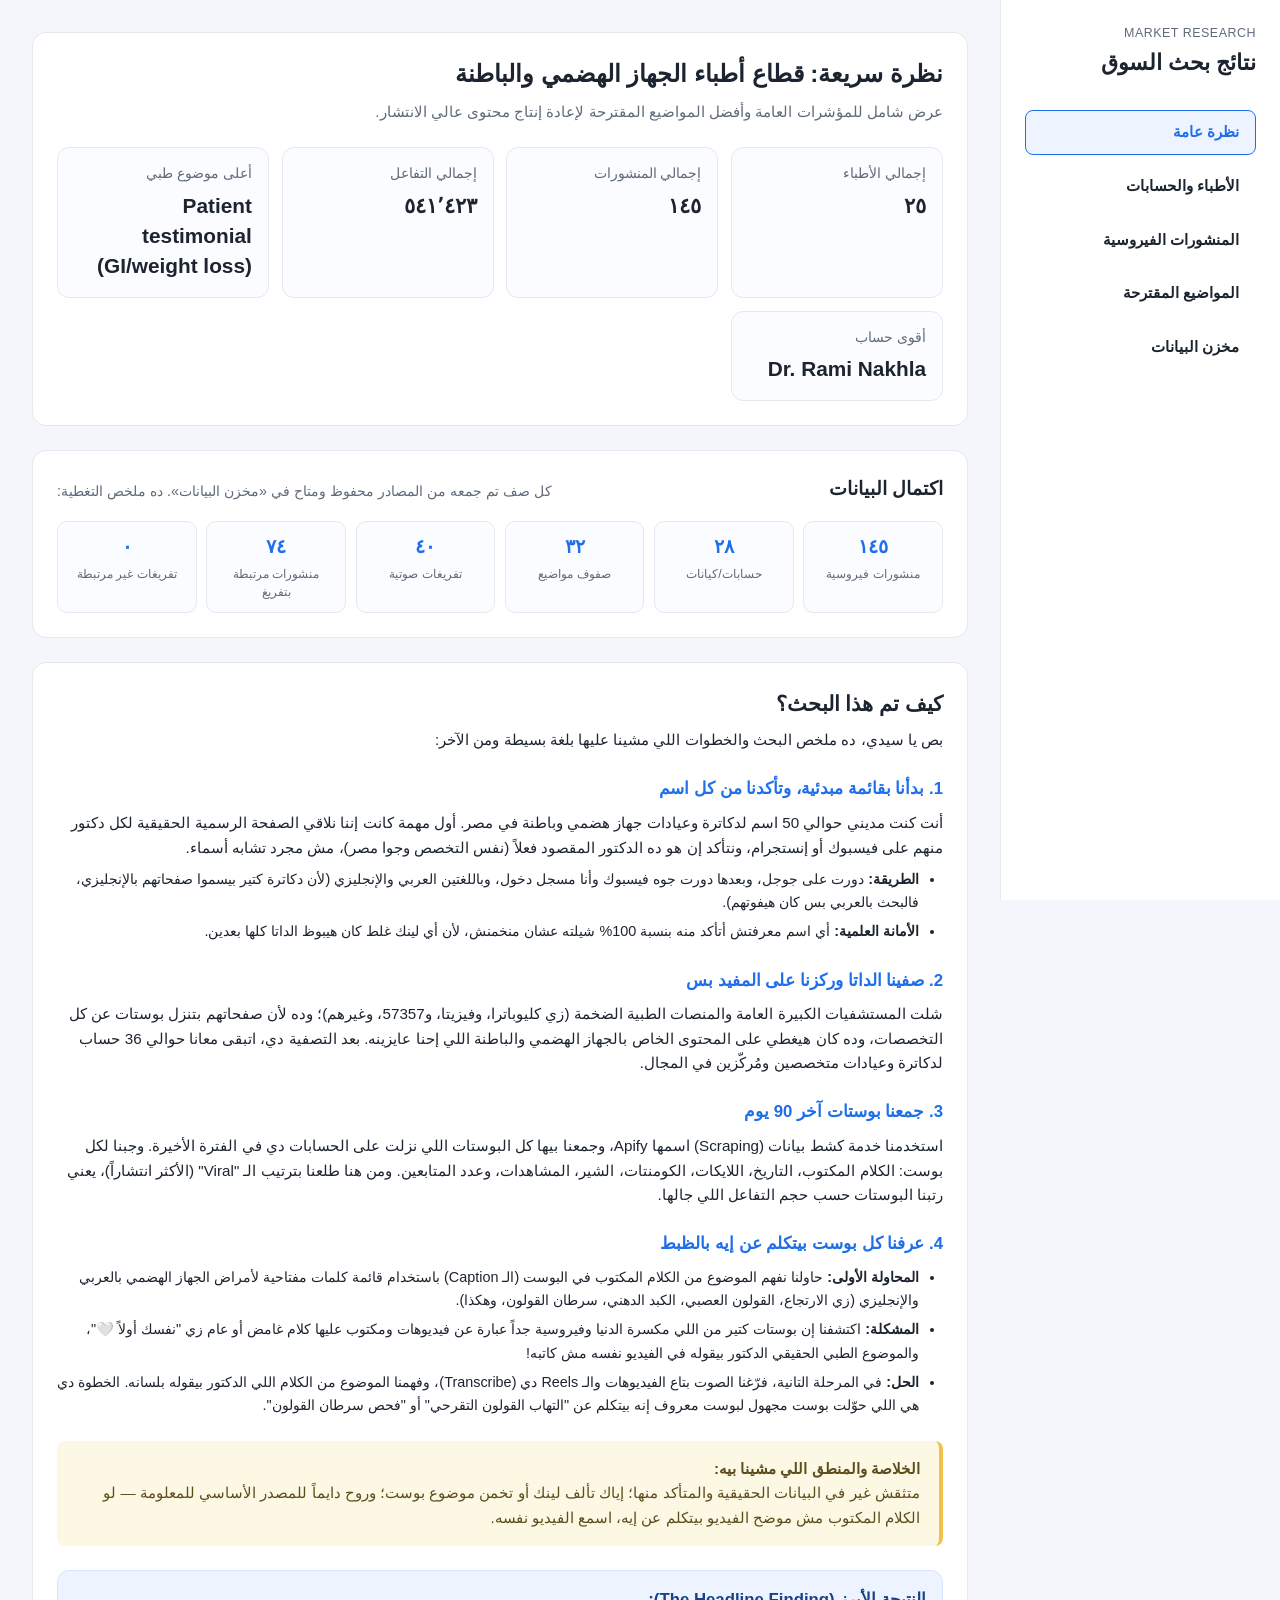
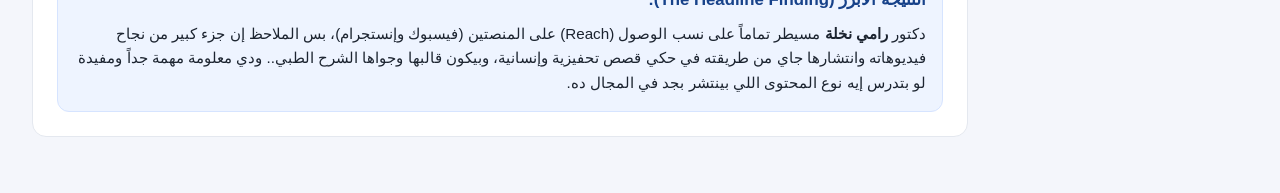
==== index.html @ fe324b3a "Add gastro market-research site with full data layer Mobile-first RTL static site (index.html/styles" ====
<!doctype html>
<html lang="ar" dir="rtl">
  <head>
    <meta charset="UTF-8" />
    <meta name="viewport" content="width=device-width, initial-scale=1.0" />
    <title>نتائج بحث السوق - الجهاز الهضمي</title>
    <link rel="stylesheet" href="styles.css" />
  </head>
  <body>
    <div class="mobile-header">
      <button class="menu-toggle" id="menuToggle" aria-label="فتح القائمة">
        <svg viewBox="0 0 24 24" width="24" height="24" stroke="currentColor" stroke-width="2" fill="none" stroke-linecap="round" stroke-linejoin="round"><line x1="3" y1="12" x2="21" y2="12"></line><line x1="3" y1="6" x2="21" y2="6"></line><line x1="3" y1="18" x2="21" y2="18"></line></svg>
      </button>
      <span class="mobile-title">نتائج بحث السوق</span>
    </div>

    <div class="sidebar-overlay" id="sidebarOverlay"></div>

    <div class="layout">
      <aside class="sidebar" id="sidebar">
        <button class="close-sidebar" id="closeSidebar" aria-label="إغلاق القائمة">✕</button>
        <div class="sidebar-header">
          <p class="eyebrow">Market Research</p>
          <h1>نتائج بحث السوق</h1>
        </div>
        <nav class="side-nav" aria-label="Main menu">
          <button class="nav-btn is-active" data-page="dashboard">نظرة عامة</button>
          <button class="nav-btn" data-page="doctors">الأطباء والحسابات</button>
          <button class="nav-btn" data-page="posts">المنشورات الفيروسية</button>
          <button class="nav-btn" data-page="topics">المواضيع المقترحة</button>
          <button class="nav-btn" data-page="vault">مخزن البيانات</button>
        </nav>
      </aside>

      <main class="main-content">
        <!-- Dashboard Page -->
        <section id="dashboard-page" class="page-content is-active">
          <section class="hero card">
            <h2>نظرة سريعة: قطاع أطباء الجهاز الهضمي والباطنة</h2>
            <p>عرض شامل للمؤشرات العامة وأفضل المواضيع المقترحة لإعادة إنتاج محتوى عالي الانتشار.</p>
            <div class="kpi-grid" id="kpiGrid"></div>
          </section>

          <section class="card coverage-card">
            <div class="section-head">
              <h3>اكتمال البيانات</h3>
              <p>كل صف تم جمعه من المصادر محفوظ ومتاح في «مخزن البيانات». ده ملخص التغطية:</p>
            </div>
            <div class="coverage-strip" id="coverageStrip"></div>
          </section>

          <section class="card methodology-card">
            <h2>كيف تم هذا البحث؟</h2>
            <p class="methodology-intro">بص يا سيدي، ده ملخص البحث والخطوات اللي مشينا عليها بلغة بسيطة ومن الآخر:</p>
            
            <div class="methodology-step">
              <h3>1. بدأنا بقائمة مبدئية، وتأكدنا من كل اسم</h3>
              <p>أنت كنت مديني حوالي 50 اسم لدكاترة وعيادات جهاز هضمي وباطنة في مصر. أول مهمة كانت إننا نلاقي الصفحة الرسمية الحقيقية لكل دكتور منهم على فيسبوك أو إنستجرام، ونتأكد إن هو ده الدكتور المقصود فعلاً (نفس التخصص وجوا مصر)، مش مجرد تشابه أسماء.</p>
              <ul>
                <li><strong>الطريقة:</strong> دورت على جوجل، وبعدها دورت جوه فيسبوك وأنا مسجل دخول، وباللغتين العربي والإنجليزي (لأن دكاترة كتير بيسموا صفحاتهم بالإنجليزي، فالبحث بالعربي بس كان هيفوتهم).</li>
                <li><strong>الأمانة العلمية:</strong> أي اسم معرفتش أتأكد منه بنسبة 100% شيلته عشان منخمنش، لأن أي لينك غلط كان هيبوظ الداتا كلها بعدين.</li>
              </ul>
            </div>

            <div class="methodology-step">
              <h3>2. صفينا الداتا وركزنا على المفيد بس</h3>
              <p>شلت المستشفيات الكبيرة العامة والمنصات الطبية الضخمة (زي كليوباترا، وفيزيتا، و57357، وغيرهم)؛ وده لأن صفحاتهم بتنزل بوستات عن كل التخصصات، وده كان هيغطي على المحتوى الخاص بالجهاز الهضمي والباطنة اللي إحنا عايزينه. بعد التصفية دي، اتبقى معانا حوالي 36 حساب لدكاترة وعيادات متخصصين ومُركّزين في المجال.</p>
            </div>

            <div class="methodology-step">
              <h3>3. جمعنا بوستات آخر 90 يوم</h3>
              <p>استخدمنا خدمة كشط بيانات (Scraping) اسمها Apify، وجمعنا بيها كل البوستات اللي نزلت على الحسابات دي في الفترة الأخيرة. وجبنا لكل بوست: الكلام المكتوب، التاريخ، اللايكات، الكومنتات، الشير، المشاهدات، وعدد المتابعين. ومن هنا طلعنا بترتيب الـ "Viral" (الأكثر انتشاراً)، يعني رتبنا البوستات حسب حجم التفاعل اللي جالها.</p>
            </div>

            <div class="methodology-step">
              <h3>4. عرفنا كل بوست بيتكلم عن إيه بالظبط</h3>
              <ul>
                <li><strong>المحاولة الأولى:</strong> حاولنا نفهم الموضوع من الكلام المكتوب في البوست (الـ Caption) باستخدام قائمة كلمات مفتاحية لأمراض الجهاز الهضمي بالعربي والإنجليزي (زي الارتجاع، القولون العصبي، الكبد الدهني، سرطان القولون، وهكذا).</li>
                <li><strong>المشكلة:</strong> اكتشفنا إن بوستات كتير من اللي مكسرة الدنيا وفيروسية جداً عبارة عن فيديوهات ومكتوب عليها كلام غامض أو عام زي "نفسك أولاً 🤍"، والموضوع الطبي الحقيقي الدكتور بيقوله في الفيديو نفسه مش كاتبه!</li>
                <li><strong>الحل:</strong> في المرحلة التانية، فرّغنا الصوت بتاع الفيديوهات والـ Reels دي (Transcribe)، وفهمنا الموضوع من الكلام اللي الدكتور بيقوله بلسانه. الخطوة دي هي اللي حوّلت بوست مجهول لبوست معروف إنه بيتكلم عن "التهاب القولون التقرحي" أو "فحص سرطان القولون".</li>
              </ul>
            </div>

            <div class="methodology-conclusion">
              <blockquote>
                <strong>الخلاصة والمنطق اللي مشينا بيه:</strong><br>
                متثقش غير في البيانات الحقيقية والمتأكد منها؛ إياك تألف لينك أو تخمن موضوع بوست؛ وروح دايماً للمصدر الأساسي للمعلومة — لو الكلام المكتوب مش موضح الفيديو بيتكلم عن إيه، اسمع الفيديو نفسه.
              </blockquote>
            </div>

            <div class="methodology-highlight">
              <h3>النتيجة الأبرز (The Headline Finding):</h3>
              <p>دكتور <strong>رامي نخلة</strong> مسيطر تماماً على نسب الوصول (Reach) على المنصتين (فيسبوك وإنستجرام)، بس الملاحظ إن جزء كبير من نجاح فيديوهاته وانتشارها جاي من طريقته في حكي قصص تحفيزية وإنسانية، وبيكون قالبها وجواها الشرح الطبي.. ودي معلومة مهمة جداً ومفيدة لو بتدرس إيه نوع المحتوى اللي بينتشر بجد في المجال ده.</p>
            </div>
          </section>
        </section>

        <!-- Topics Page -->
        <section id="topics-page" class="page-content">
          <section class="card" aria-labelledby="topicsHeading">
            <div class="section-head">
              <h3 id="topicsHeading">مواضيع مقترحة لإعادة الإنتاج</h3>
              <p>دي المواضيع <strong>الطبية القابلة لإعادة الإنتاج</strong> فقط، مرتبة حسب قوة النتائج (تفاعل + مشاهدات). استبعدنا الصفوف اللي مش مواضيع طبية (موسيقى/بدون كلام، صور بدون صوت، فيديوهات مش متفرّغة، ومحتوى تحفيزي/شخصي) عشان التوصية تبقى مبنية على محتوى ينفع تكرّره.</p>
            </div>
            <div id="topicsList" class="topics-list"></div>
          </section>

          <section class="card" aria-labelledby="topicAuditHeading">
            <details class="audit-details">
              <summary>
                <span id="topicAuditHeading">التدقيق الكامل للمواضيع (كل صفوف «By audio topic»)</span>
              </summary>
              <div class="details-content">
                <p class="results-count">عرض كل صفوف ملخص المواضيع من المصدر بدون استبعاد، عشان مفيش بيانات تضيع.</p>
                <div class="table-wrap">
                  <table class="data-table" id="topicAuditTable">
                    <thead><tr><th>الموضوع</th><th>عدد المنشورات</th><th>التفاعل</th></tr></thead>
                    <tbody></tbody>
                  </table>
                </div>
              </div>
            </details>
          </section>
        </section>

        <!-- Doctors Page -->
        <section id="doctors-page" class="page-content">
          <section class="card" aria-labelledby="doctorsHeading">
            <div class="section-head">
              <h3 id="doctorsHeading">الأطباء والحسابات المتاحة</h3>
              <p>المصادر: ملف الكيانات + تقرير الفيروسية</p>
            </div>
            <div id="doctorsGrid" class="doctors-grid"></div>
          </section>
        </section>

        <!-- Posts Page -->
        <section id="posts-page" class="page-content">
          <section class="card" aria-labelledby="postsHeading">
            <div class="section-head">
              <h3 id="postsHeading">المنشورات الفيروسية</h3>
              <p>رتّب حسب أي مؤشر لقراءة الأنماط الأفضل أداءً</p>
            </div>
            <div class="toolbar">
              <label>
                ترتيب حسب
                <select id="sortMetric">
                  <option value="engagement">التفاعل الكلي</option>
                  <option value="views">المشاهدات</option>
                  <option value="likes">الإعجابات</option>
                  <option value="comments">التعليقات</option>
                  <option value="shares">المشاركات</option>
                </select>
              </label>
              <label>
                المنصة
                <select id="platformFilter">
                  <option value="all">الكل</option>
                  <option value="Instagram">Instagram</option>
                  <option value="Facebook">Facebook</option>
                </select>
              </label>
              <label>
                الطبيب
                <select id="doctorFilter"><option value="all">الكل</option></select>
              </label>
              <label>
                الموضوع
                <select id="topicFilter"><option value="all">الكل</option></select>
              </label>
              <label>
                التفريغ الصوتي
                <select id="transcriptFilter">
                  <option value="all">الكل</option>
                  <option value="yes">يحتوي تفريغ</option>
                  <option value="no">بدون تفريغ</option>
                </select>
              </label>
              <label>
                بحث
                <input id="searchInput" type="search" placeholder="اسم طبيب، موضوع، أو نص التفريغ..." />
              </label>
            </div>
            <p class="results-count" id="postsCount"></p>
            <div id="postsList" class="posts-list"></div>
          </section>
        </section>

        <!-- Data Vault Page -->
        <section id="vault-page" class="page-content">
          <section class="card">
            <div class="section-head">
              <h3>مخزن البيانات الكامل</h3>
              <p>كل البيانات الخام زي ما اتجمعت من المصادر، بدون أي حذف. استخدم البحث للوصول السريع، والصفوف غير المرتبطة بتظهر في قسم التشخيص.</p>
            </div>
            <div class="coverage-strip" id="vaultCoverageStrip"></div>
            <label class="vault-search-label">
              بحث في كل البيانات الخام
              <input id="vaultSearch" type="search" placeholder="ابحث في المنشورات، الحسابات، المواضيع، التفريغ..." />
            </label>
          </section>

          <section class="card">
            <details class="audit-details" open>
              <summary><span>المنشورات الخام (<span id="vaultPostsCount"></span>)</span></summary>
              <div class="details-content">
                <div class="table-wrap">
                  <table class="data-table" id="vaultPostsTable">
                    <thead><tr><th>#</th><th>الحساب</th><th>المنصة</th><th>التاريخ</th><th>موضوع الصوت</th><th>التفاعل</th><th>المشاهدات</th><th>تفريغ؟</th></tr></thead>
                    <tbody></tbody>
                  </table>
                </div>
              </div>
            </details>
          </section>

          <section class="card">
            <details class="audit-details">
              <summary><span>الحسابات/الكيانات الخام (<span id="vaultEntitiesCount"></span>)</span></summary>
              <div class="details-content">
                <div class="table-wrap">
                  <table class="data-table" id="vaultEntitiesTable">
                    <thead><tr><th>الاسم</th><th>التخصص</th><th>المنصة</th><th>الثقة</th><th>الرابط</th></tr></thead>
                    <tbody></tbody>
                  </table>
                </div>
              </div>
            </details>
          </section>

          <section class="card">
            <details class="audit-details">
              <summary><span>صفوف ملخص المواضيع الخام (<span id="vaultTopicsCount"></span>)</span></summary>
              <div class="details-content">
                <div class="table-wrap">
                  <table class="data-table" id="vaultTopicsTable">
                    <thead><tr><th>الموضوع</th><th>عدد المنشورات</th><th>التفاعل</th></tr></thead>
                    <tbody></tbody>
                  </table>
                </div>
              </div>
            </details>
          </section>

          <section class="card">
            <details class="audit-details">
              <summary><span>التفريغات الصوتية الكاملة (<span id="vaultTranscriptsCount"></span>)</span></summary>
              <div class="details-content" id="vaultTranscriptsList"></div>
            </details>
          </section>
        </section>
      </main>
    </div>

    <template id="linkActionsTemplate">
      <div class="link-actions">
        <button class="ghost-btn open-app">Open app</button>
        <a class="ghost-btn open-web" target="_blank" rel="noopener noreferrer">Open web</a>
      </div>
    </template>

    <script src="data.js"></script>
    <script src="app.js"></script>
  </body>
</html>
---- styles.css ----
:root {
  --bg: #f4f6fb;
  --surface: #ffffff;
  --text: #1c2430;
  --muted: #5f6b7a;
  --primary: #1f6feb;
  --border: #e4e8ef;
  --success: #1a7f37;
  --chip: #eef4ff;
}

* { box-sizing: border-box; }

body {
  margin: 0;
  background: var(--bg);
  color: var(--text);
  font-family: -apple-system, BlinkMacSystemFont, "Segoe UI", Roboto, "Noto Kufi Arabic", "Noto Sans Arabic", Arial, sans-serif;
  line-height: 1.45;
}

.layout {
  display: flex;
  min-height: 100vh;
}

.sidebar {
  width: 280px;
  background: var(--surface);
  border-left: 1px solid var(--border);
  padding: 1.5rem;
  display: flex;
  flex-direction: column;
  gap: 2rem;
  position: sticky;
  top: 0;
  height: 100vh;
  overflow-y: auto;
}

.sidebar-header h1 {
  font-size: 1.4rem;
  margin-top: 0.4rem;
  line-height: 1.3;
}

.side-nav {
  display: flex;
  flex-direction: column;
  gap: 0.5rem;
}

.nav-btn {
  border: 1px solid transparent;
  border-radius: 8px;
  background: transparent;
  padding: 0.8rem 1rem;
  font-weight: 600;
  cursor: pointer;
  text-align: right;
  color: var(--text);
  transition: all 0.2s ease;
  font-family: inherit;
  font-size: 0.95rem;
}

.nav-btn:hover {
  background: var(--chip);
}

.nav-btn.is-active {
  background: var(--chip);
  color: var(--primary);
  border-color: var(--primary);
}

.main-content {
  flex: 1;
  padding: 2rem;
  max-width: 1100px;
  margin: 0 auto;
  width: 100%;
}

h1,h2,h3,p { margin: 0; }

.eyebrow {
  color: var(--muted);
  font-size: 0.78rem;
  text-transform: uppercase;
  letter-spacing: 0.5px;
}

.card {
  background: var(--surface);
  border: 1px solid var(--border);
  border-radius: 14px;
  padding: 1.5rem;
  margin-bottom: 1.5rem;
}

.hero p { color: var(--muted); margin-top: 0.6rem; font-size: 0.95rem; }

.page-content { display: none; }
.page-content.is-active { display: block; }

.kpi-grid {
  margin-top: 1.5rem;
  display: grid;
  grid-template-columns: repeat(2, minmax(0, 1fr));
  gap: 0.8rem;
}

.kpi {
  border: 1px solid var(--border);
  border-radius: 12px;
  padding: 1rem;
  background: #fbfcff;
}

.kpi .label { color: var(--muted); font-size: 0.85rem; }
.kpi .value { font-size: 1.3rem; font-weight: 700; margin-top: 0.4rem; }

.section-head {
  display: flex;
  justify-content: space-between;
  gap: 1rem;
  align-items: flex-end;
  margin-bottom: 1.2rem;
}
.section-head p { color: var(--muted); font-size: 0.9rem; }

.doctors-grid {
  display: grid;
  grid-template-columns: 1fr;
  gap: 1rem;
}

.doctor-card {
  border: 1px solid var(--border);
  border-radius: 12px;
  padding: 1rem;
}

.doctor-head {
  display: flex;
  gap: 1rem;
  align-items: center;
}

.doctor-avatar,
.doctor-photo {
  width: 64px;
  height: 64px;
  border-radius: 50%;
  flex-shrink: 0;
}

.doctor-photo { object-fit: cover; border: 1px solid var(--border); }

.doctor-avatar {
  display: grid;
  place-items: center;
  font-weight: 700;
  font-size: 1.2rem;
  background: linear-gradient(135deg, #cfe0ff, #f0d9ff);
  color: #253047;
}

.doctor-name { font-weight: 700; font-size: 1.1rem; }
.doctor-spec { color: var(--muted); font-size: 0.85rem; margin-top: 0.2rem; }
.doctor-info { flex: 1; }

.doctor-details {
  border-top: 1px solid var(--border);
  padding-top: 0.8rem;
  margin-top: 0.8rem;
}

.doctor-details summary {
  font-size: 0.85rem;
  font-weight: 600;
  color: var(--primary);
  cursor: pointer;
  user-select: none;
  list-style: none;
  display: inline-block;
}

.doctor-details summary::-webkit-details-marker {
  display: none;
}

.doctor-details[open] summary {
  margin-bottom: 0.8rem;
}

.meta-row { display: flex; flex-wrap: wrap; gap: 0.5rem; margin-top: 0.8rem; }

.chip {
  background: var(--chip);
  border: 1px solid #d6e4ff;
  color: #17428a;
  border-radius: 999px;
  padding: 0.25rem 0.6rem;
  font-size: 0.8rem;
  font-weight: 500;
}

.account-row {
  border-top: 1px dashed var(--border);
  padding-top: 0.8rem;
  margin-top: 0.8rem;
}

.details-content .account-row:first-child {
  border-top: none;
  padding-top: 0;
  margin-top: 0;
}

.account-head {
  display: flex;
  justify-content: space-between;
  align-items: center;
  margin-bottom: 0.6rem;
}

.account-platform { font-weight: 600; font-size: 0.95rem; }
.account-confidence { color: var(--muted); font-size: 0.8rem; }

.link-actions {
  display: flex;
  gap: 0.5rem;
}

.ghost-btn {
  border: 1px solid var(--border);
  border-radius: 8px;
  background: #fff;
  color: var(--text);
  padding: 0.4rem 0.75rem;
  font-size: 0.85rem;
  font-weight: 500;
  text-decoration: none;
  cursor: pointer;
  transition: all 0.2s ease;
}

.ghost-btn:hover { border-color: var(--primary); color: var(--primary); }

.toolbar {
  display: grid;
  gap: 0.8rem;
  grid-template-columns: 1fr;
  margin-bottom: 1.2rem;
}

.toolbar label { font-size: 0.85rem; font-weight: 500; color: var(--muted); display: grid; gap: 0.4rem; }
select,input {
  border: 1px solid var(--border);
  border-radius: 8px;
  padding: 0.6rem;
  background: #fff;
  font-family: inherit;
  font-size: 0.9rem;
}

.posts-list {
  display: grid;
  grid-template-columns: 1fr;
  gap: 1rem;
}

.post-card {
  border: 1px solid var(--border);
  border-radius: 12px;
  padding: 1rem;
}

.post-top {
  display: flex;
  justify-content: space-between;
  gap: 0.8rem;
}
.post-title { font-weight: 700; font-size: 1.05rem; margin-bottom: 0.3rem; display: flex; align-items: center; gap: 0.5rem; }
.post-subtitle { color: var(--muted); font-size: 0.85rem; }

.rank-badge {
  align-self: flex-start;
  background: #0f172a;
  color: #fff;
  font-weight: 600;
  font-size: 0.8rem;
  border-radius: 999px;
  padding: 0.25rem 0.6rem;
}

.post-summary-metrics {
  display: flex;
  gap: 0.5rem;
  margin-top: 0.8rem;
  margin-bottom: 0.8rem;
}

.post-details {
  border-top: 1px solid var(--border);
  padding-top: 0.8rem;
}

.post-details summary {
  font-size: 0.85rem;
  font-weight: 600;
  color: var(--primary);
  cursor: pointer;
  user-select: none;
  list-style: none;
  display: inline-block;
}

.post-details summary::-webkit-details-marker {
  display: none;
}

.post-details[open] summary {
  margin-bottom: 0.8rem;
}

.details-content {
  animation: fadeIn 0.2s ease-in-out;
}

@keyframes fadeIn {
  from { opacity: 0; transform: translateY(-4px); }
  to { opacity: 1; transform: translateY(0); }
}

.methodology-card {
  line-height: 1.6;
}
.methodology-card h2 {
  font-size: 1.3rem;
  margin-bottom: 0.5rem;
}
.methodology-intro {
  font-size: 0.95rem;
  color: var(--text);
  margin-bottom: 1.5rem;
}
.methodology-step {
  margin-bottom: 1.5rem;
}
.methodology-step h3 {
  font-size: 1.05rem;
  color: var(--primary);
  margin-bottom: 0.5rem;
}
.methodology-step p {
  font-size: 0.95rem;
  color: var(--text);
}
.methodology-step ul {
  margin: 0.5rem 0 0 0;
  padding-inline-start: 1.5rem;
}
.methodology-step li {
  margin-bottom: 0.4rem;
  font-size: 0.9rem;
}
.methodology-conclusion blockquote {
  margin: 1.5rem 0;
  padding: 1rem 1.2rem;
  background: #fdf8e3;
  border-right: 4px solid #f0c14b;
  border-radius: 8px;
  color: #5c4d1d;
  font-size: 0.95rem;
}
.methodology-highlight {
  background: var(--chip);
  border: 1px solid #d6e4ff;
  border-radius: 12px;
  padding: 1rem;
  margin-top: 1.5rem;
}
.methodology-highlight h3 {
  color: #17428a;
  font-size: 1.05rem;
  margin-bottom: 0.5rem;
}
.methodology-highlight p {
  font-size: 0.95rem;
  color: var(--text);
  margin: 0;
}

.metrics {
  display: grid;
  grid-template-columns: repeat(3, minmax(0, 1fr));
  gap: 0.5rem;
  margin-top: 1rem;
}

.metric {
  border: 1px solid var(--border);
  border-radius: 10px;
  padding: 0.5rem;
  background: #fbfcff;
}
.metric .m-label { color: var(--muted); font-size: 0.75rem; }
.metric .m-value { font-weight: 700; font-size: 1rem; margin-top: 0.2rem; }

.caption {
  margin: 1rem 0;
  color: #2f3848;
  font-size: 0.9rem;
  display: -webkit-box;
  -webkit-line-clamp: 3;
  -webkit-box-orient: vertical;
  overflow: hidden;
}

.topics-list {
  display: grid;
  grid-template-columns: 1fr;
  gap: 1rem;
}

.topic-card {
  border: 1px solid var(--border);
  border-radius: 12px;
  padding: 1rem;
}

.topic-name { font-weight: 700; font-size: 1.05rem; }
.topic-note { color: var(--muted); font-size: 0.88rem; margin: 0.5rem 0 0.5rem; }

.toast {
  position: fixed;
  bottom: 20px;
  inset-inline: 20px;
  background: #0f172a;
  color: #fff;
  border-radius: 10px;
  padding: 0.8rem 1rem;
  font-size: 0.9rem;
  z-index: 50;
  opacity: 0;
  pointer-events: none;
  transition: opacity 0.2s ease;
  box-shadow: 0 4px 12px rgba(0,0,0,0.15);
}
.toast.show { opacity: 1; }

/* ---------- Coverage strip ---------- */
.coverage-strip {
  display: grid;
  grid-template-columns: repeat(2, minmax(0, 1fr));
  gap: 0.6rem;
}
.coverage-item {
  border: 1px solid var(--border);
  border-radius: 10px;
  padding: 0.7rem;
  background: #fbfcff;
  text-align: center;
}
.coverage-value { display: block; font-weight: 700; font-size: 1.2rem; color: var(--primary); }
.coverage-label { display: block; color: var(--muted); font-size: 0.78rem; margin-top: 0.2rem; }

/* ---------- Shared helpers ---------- */
.muted { color: var(--muted); font-size: 0.82rem; }
.results-count { color: var(--muted); font-size: 0.85rem; margin-bottom: 0.8rem; }
.chip-accent { background: #e7f7ee; border-color: #b7e6c8; color: #1a7f37; }
.topic-tags { display: flex; flex-wrap: wrap; gap: 0.4rem; margin: 0.8rem 0; }

/* ---------- Post thumbnails ---------- */
.post-body { display: flex; gap: 0.8rem; align-items: flex-start; }
.post-thumb {
  width: 72px;
  height: 96px;
  object-fit: cover;
  border-radius: 8px;
  border: 1px solid var(--border);
  flex-shrink: 0;
}

/* ---------- Transcript blocks ---------- */
.transcript-block {
  margin: 0.8rem 0;
  border: 1px solid var(--border);
  border-radius: 10px;
  padding: 0.8rem;
  background: #fbfcff;
  font-size: 0.88rem;
}
.transcript-block summary {
  font-weight: 600;
  color: var(--primary);
  cursor: pointer;
  list-style: none;
}
.transcript-block summary::-webkit-details-marker { display: none; }
.transcript-block.muted { color: var(--muted); }
.transcript-full {
  margin: 0.8rem 0;
  color: #2f3848;
  line-height: 1.7;
}
.segments { display: grid; gap: 0.4rem; border-top: 1px dashed var(--border); padding-top: 0.6rem; }
.seg { display: flex; gap: 0.6rem; align-items: flex-start; }
.seg-time {
  flex-shrink: 0;
  font-variant-numeric: tabular-nums;
  color: var(--primary);
  font-size: 0.78rem;
  background: var(--chip);
  border-radius: 6px;
  padding: 0.05rem 0.4rem;
}
.seg-text { color: #2f3848; }

/* ---------- Sub details (linked posts / evidence) ---------- */
.sub-details { margin-top: 0.8rem; }
.sub-details summary {
  font-size: 0.82rem;
  font-weight: 600;
  color: var(--primary);
  cursor: pointer;
  list-style: none;
}
.sub-details summary::-webkit-details-marker { display: none; }
.linked-posts { margin: 0.6rem 0 0; padding-inline-start: 1.2rem; font-size: 0.85rem; }
.linked-posts li { margin-bottom: 0.3rem; }

/* ---------- Audit / vault tables ---------- */
.audit-details summary {
  font-weight: 700;
  color: var(--text);
  cursor: pointer;
  list-style: none;
  font-size: 1.05rem;
}
.audit-details summary::-webkit-details-marker { display: none; }
.audit-details summary::before { content: "▸ "; color: var(--primary); }
.audit-details[open] summary::before { content: "▾ "; }
.audit-details[open] summary { margin-bottom: 1rem; }

.table-wrap { overflow-x: auto; -webkit-overflow-scrolling: touch; }
.data-table {
  width: 100%;
  border-collapse: collapse;
  font-size: 0.85rem;
  min-width: 520px;
}
.data-table th, .data-table td {
  border-bottom: 1px solid var(--border);
  padding: 0.5rem 0.6rem;
  text-align: right;
  white-space: nowrap;
}
.data-table th { background: #fbfcff; color: var(--muted); font-weight: 600; position: sticky; top: 0; }
.data-table td:nth-child(2) { white-space: normal; }

.vault-search-label { display: grid; gap: 0.4rem; margin-top: 1rem; font-size: 0.85rem; color: var(--muted); font-weight: 500; }
.vault-transcript {
  border: 1px solid var(--border);
  border-radius: 10px;
  padding: 0.8rem;
  margin-bottom: 0.8rem;
}

@media (min-width: 760px) {
  .coverage-strip { grid-template-columns: repeat(6, minmax(0, 1fr)); }
}

.mobile-header {
  display: none;
}
.sidebar-overlay {
  display: none;
}
.close-sidebar {
  display: none;
}

@media (min-width: 760px) {
  .layout { flex-direction: row; }
  .toolbar { grid-template-columns: repeat(auto-fit, minmax(160px, 1fr)); }
  .kpi-grid { grid-template-columns: repeat(4, minmax(0, 1fr)); }
  .doctors-grid { grid-template-columns: repeat(2, minmax(0, 1fr)); }
  .posts-list { grid-template-columns: repeat(2, minmax(0, 1fr)); }
  .topics-list { grid-template-columns: repeat(2, minmax(0, 1fr)); }
}

@media (max-width: 759px) {
  .layout { flex-direction: column; }
  
  .mobile-header {
    display: flex;
    align-items: center;
    gap: 1rem;
    padding: 1rem;
    background: var(--surface);
    border-bottom: 1px solid var(--border);
    position: sticky;
    top: 0;
    z-index: 40;
  }
  
  .menu-toggle {
    background: transparent;
    border: none;
    cursor: pointer;
    color: var(--text);
    padding: 0.5rem;
    display: grid;
    place-items: center;
  }
  
  .mobile-title {
    font-weight: 700;
    font-size: 1.1rem;
  }
  
  .sidebar {
    position: fixed;
    top: 0;
    right: 0;
    bottom: 0;
    height: 100vh;
    width: 280px;
    z-index: 50;
    transform: translateX(100%);
    transition: transform 0.3s ease;
    padding-top: 1rem;
    border-left: none;
    border-right: 1px solid var(--border);
  }
  
  .sidebar.is-open {
    transform: translateX(0);
  }
  
  .close-sidebar {
    display: block;
    background: transparent;
    border: none;
    font-size: 1.5rem;
    color: var(--muted);
    cursor: pointer;
    align-self: flex-end;
    margin-bottom: -1rem;
    padding: 0.5rem;
  }
  
  .sidebar-overlay {
    display: block;
    position: fixed;
    inset: 0;
    background: rgba(0, 0, 0, 0.4);
    z-index: 45;
    opacity: 0;
    pointer-events: none;
    transition: opacity 0.3s ease;
  }
  
  .sidebar-overlay.is-open {
    opacity: 1;
    pointer-events: auto;
  }

  .main-content { padding: 1rem; }

  /* Mobile optimization for metric cards */
  .kpi-grid {
    gap: 0.6rem;
  }
  .kpi {
    padding: 0.8rem;
    border-radius: 10px;
  }
  .kpi .label {
    font-size: 0.75rem;
  }
  .kpi .value {
    font-size: 1.1rem;
    margin-top: 0.2rem;
  }
  
  .metrics {
    grid-template-columns: repeat(2, minmax(0, 1fr));
    gap: 0.4rem;
  }
  .metric {
    padding: 0.4rem;
    border-radius: 8px;
  }
  .metric .m-label {
    font-size: 0.7rem;
  }
  .metric .m-value {
    font-size: 0.9rem;
    margin-top: 0.1rem;
  }

  .post-summary-metrics {
    flex-wrap: wrap;
    gap: 0.4rem;
  }
  .post-summary-metrics .chip,
  .doctor-summary-metrics .chip {
    font-size: 0.75rem;
    padding: 0.2rem 0.5rem;
  }
  
  .doctor-head {
    gap: 0.8rem;
  }
  .doctor-name {
    font-size: 1rem;
  }
  .doctor-avatar,
  .doctor-photo {
    width: 52px;
    height: 52px;
  }
  .doctor-avatar {
    font-size: 1rem;
  }
}
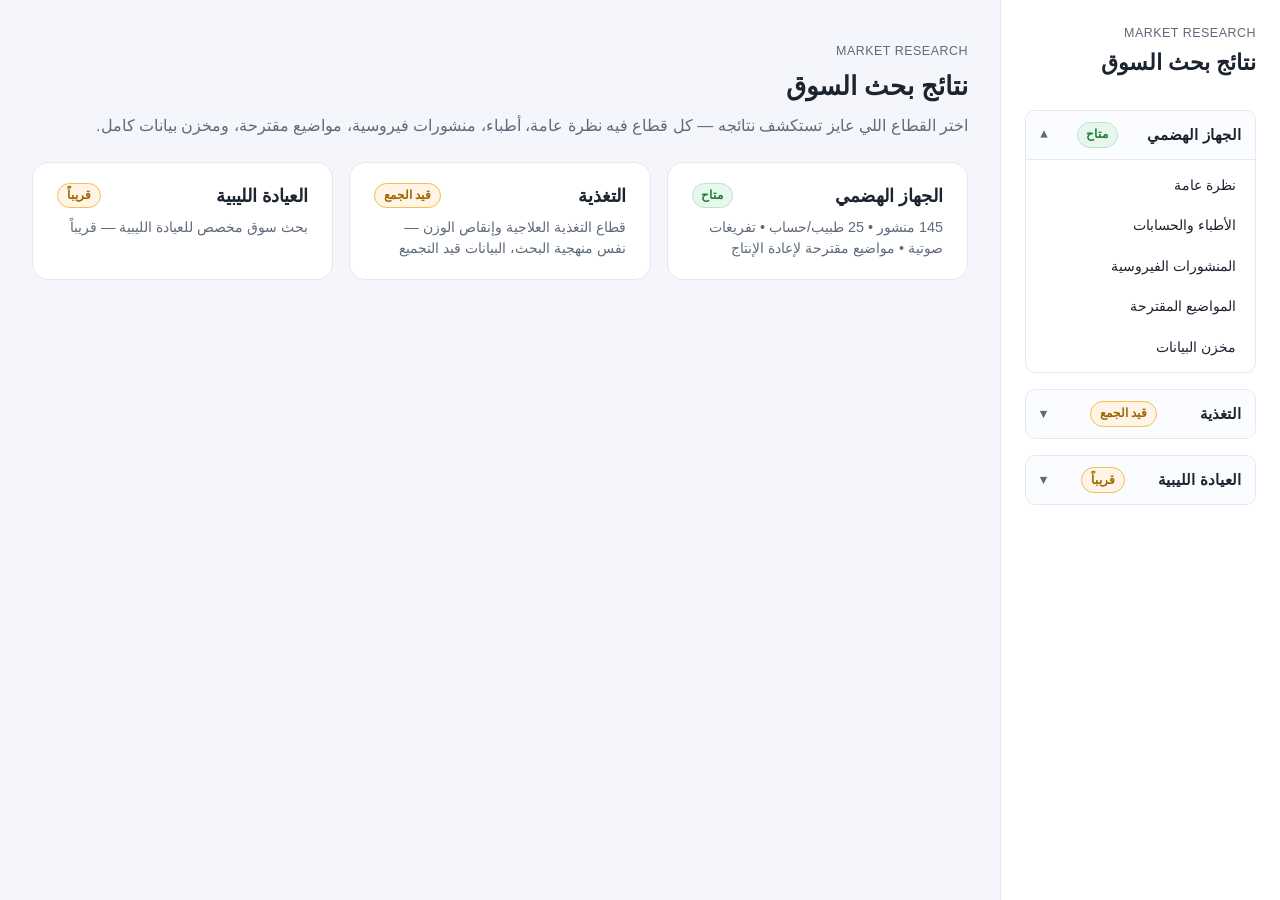
==== commit 06d343e8: "Restructure as multi-vertical research hub with shared assets. Split the single gastro app into a ho" ====
--- a/index.html
+++ b/index.html
@@ -3,8 +3,10 @@
   <head>
     <meta charset="UTF-8" />
     <meta name="viewport" content="width=device-width, initial-scale=1.0" />
-    <title>نتائج بحث السوق - الجهاز الهضمي</title>
-    <link rel="stylesheet" href="styles.css" />
+    <title>نتائج بحث السوق</title>
+    <meta name="referrer" content="no-referrer" />
+    <link rel="stylesheet" href="assets/css/base.css" />
+    <link rel="stylesheet" href="assets/css/home.css" />
   </head>
   <body>
     <div class="mobile-header">
@@ -17,249 +19,45 @@
     <div class="sidebar-overlay" id="sidebarOverlay"></div>
 
     <div class="layout">
-      <aside class="sidebar" id="sidebar">
-        <button class="close-sidebar" id="closeSidebar" aria-label="إغلاق القائمة">✕</button>
-        <div class="sidebar-header">
+      <aside class="sidebar" id="sidebar"></aside>
+
+      <main class="main-content">
+        <header class="home-header">
           <p class="eyebrow">Market Research</p>
           <h1>نتائج بحث السوق</h1>
+          <p>اختر القطاع اللي عايز تستكشف نتائجه — كل قطاع فيه نظرة عامة، أطباء، منشورات فيروسية، مواضيع مقترحة، ومخزن بيانات كامل.</p>
+        </header>
+
+        <div class="vertical-grid">
+          <a class="vertical-card" href="gastro/index.html">
+            <div class="vertical-card-head">
+              <h2>الجهاز الهضمي</h2>
+              <span class="badge-live">متاح</span>
+            </div>
+            <p>145 منشور • 25 طبيب/حساب • تفريغات صوتية • مواضيع مقترحة لإعادة الإنتاج</p>
+          </a>
+
+          <a class="vertical-card" href="nutrition/index.html">
+            <div class="vertical-card-head">
+              <h2>التغذية</h2>
+              <span class="badge-soon">قيد الجمع</span>
+            </div>
+            <p>قطاع التغذية العلاجية وإنقاص الوزن — نفس منهجية البحث، البيانات قيد التجميع</p>
+          </a>
+
+          <a class="vertical-card" href="libyan-clinic/index.html">
+            <div class="vertical-card-head">
+              <h2>العيادة الليبية</h2>
+              <span class="badge-soon">قريباً</span>
+            </div>
+            <p>بحث سوق مخصص للعيادة الليبية — قريباً</p>
+          </a>
         </div>
-        <nav class="side-nav" aria-label="Main menu">
-          <button class="nav-btn is-active" data-page="dashboard">نظرة عامة</button>
-          <button class="nav-btn" data-page="doctors">الأطباء والحسابات</button>
-          <button class="nav-btn" data-page="posts">المنشورات الفيروسية</button>
-          <button class="nav-btn" data-page="topics">المواضيع المقترحة</button>
-          <button class="nav-btn" data-page="vault">مخزن البيانات</button>
-        </nav>
-      </aside>
-
-      <main class="main-content">
-        <!-- Dashboard Page -->
-        <section id="dashboard-page" class="page-content is-active">
-          <section class="hero card">
-            <h2>نظرة سريعة: قطاع أطباء الجهاز الهضمي والباطنة</h2>
-            <p>عرض شامل للمؤشرات العامة وأفضل المواضيع المقترحة لإعادة إنتاج محتوى عالي الانتشار.</p>
-            <div class="kpi-grid" id="kpiGrid"></div>
-          </section>
-
-          <section class="card coverage-card">
-            <div class="section-head">
-              <h3>اكتمال البيانات</h3>
-              <p>كل صف تم جمعه من المصادر محفوظ ومتاح في «مخزن البيانات». ده ملخص التغطية:</p>
-            </div>
-            <div class="coverage-strip" id="coverageStrip"></div>
-          </section>
-
-          <section class="card methodology-card">
-            <h2>كيف تم هذا البحث؟</h2>
-            <p class="methodology-intro">بص يا سيدي، ده ملخص البحث والخطوات اللي مشينا عليها بلغة بسيطة ومن الآخر:</p>
-            
-            <div class="methodology-step">
-              <h3>1. بدأنا بقائمة مبدئية، وتأكدنا من كل اسم</h3>
-              <p>أنت كنت مديني حوالي 50 اسم لدكاترة وعيادات جهاز هضمي وباطنة في مصر. أول مهمة كانت إننا نلاقي الصفحة الرسمية الحقيقية لكل دكتور منهم على فيسبوك أو إنستجرام، ونتأكد إن هو ده الدكتور المقصود فعلاً (نفس التخصص وجوا مصر)، مش مجرد تشابه أسماء.</p>
-              <ul>
-                <li><strong>الطريقة:</strong> دورت على جوجل، وبعدها دورت جوه فيسبوك وأنا مسجل دخول، وباللغتين العربي والإنجليزي (لأن دكاترة كتير بيسموا صفحاتهم بالإنجليزي، فالبحث بالعربي بس كان هيفوتهم).</li>
-                <li><strong>الأمانة العلمية:</strong> أي اسم معرفتش أتأكد منه بنسبة 100% شيلته عشان منخمنش، لأن أي لينك غلط كان هيبوظ الداتا كلها بعدين.</li>
-              </ul>
-            </div>
-
-            <div class="methodology-step">
-              <h3>2. صفينا الداتا وركزنا على المفيد بس</h3>
-              <p>شلت المستشفيات الكبيرة العامة والمنصات الطبية الضخمة (زي كليوباترا، وفيزيتا، و57357، وغيرهم)؛ وده لأن صفحاتهم بتنزل بوستات عن كل التخصصات، وده كان هيغطي على المحتوى الخاص بالجهاز الهضمي والباطنة اللي إحنا عايزينه. بعد التصفية دي، اتبقى معانا حوالي 36 حساب لدكاترة وعيادات متخصصين ومُركّزين في المجال.</p>
-            </div>
-
-            <div class="methodology-step">
-              <h3>3. جمعنا بوستات آخر 90 يوم</h3>
-              <p>استخدمنا خدمة كشط بيانات (Scraping) اسمها Apify، وجمعنا بيها كل البوستات اللي نزلت على الحسابات دي في الفترة الأخيرة. وجبنا لكل بوست: الكلام المكتوب، التاريخ، اللايكات، الكومنتات، الشير، المشاهدات، وعدد المتابعين. ومن هنا طلعنا بترتيب الـ "Viral" (الأكثر انتشاراً)، يعني رتبنا البوستات حسب حجم التفاعل اللي جالها.</p>
-            </div>
-
-            <div class="methodology-step">
-              <h3>4. عرفنا كل بوست بيتكلم عن إيه بالظبط</h3>
-              <ul>
-                <li><strong>المحاولة الأولى:</strong> حاولنا نفهم الموضوع من الكلام المكتوب في البوست (الـ Caption) باستخدام قائمة كلمات مفتاحية لأمراض الجهاز الهضمي بالعربي والإنجليزي (زي الارتجاع، القولون العصبي، الكبد الدهني، سرطان القولون، وهكذا).</li>
-                <li><strong>المشكلة:</strong> اكتشفنا إن بوستات كتير من اللي مكسرة الدنيا وفيروسية جداً عبارة عن فيديوهات ومكتوب عليها كلام غامض أو عام زي "نفسك أولاً 🤍"، والموضوع الطبي الحقيقي الدكتور بيقوله في الفيديو نفسه مش كاتبه!</li>
-                <li><strong>الحل:</strong> في المرحلة التانية، فرّغنا الصوت بتاع الفيديوهات والـ Reels دي (Transcribe)، وفهمنا الموضوع من الكلام اللي الدكتور بيقوله بلسانه. الخطوة دي هي اللي حوّلت بوست مجهول لبوست معروف إنه بيتكلم عن "التهاب القولون التقرحي" أو "فحص سرطان القولون".</li>
-              </ul>
-            </div>
-
-            <div class="methodology-conclusion">
-              <blockquote>
-                <strong>الخلاصة والمنطق اللي مشينا بيه:</strong><br>
-                متثقش غير في البيانات الحقيقية والمتأكد منها؛ إياك تألف لينك أو تخمن موضوع بوست؛ وروح دايماً للمصدر الأساسي للمعلومة — لو الكلام المكتوب مش موضح الفيديو بيتكلم عن إيه، اسمع الفيديو نفسه.
-              </blockquote>
-            </div>
-
-            <div class="methodology-highlight">
-              <h3>النتيجة الأبرز (The Headline Finding):</h3>
-              <p>دكتور <strong>رامي نخلة</strong> مسيطر تماماً على نسب الوصول (Reach) على المنصتين (فيسبوك وإنستجرام)، بس الملاحظ إن جزء كبير من نجاح فيديوهاته وانتشارها جاي من طريقته في حكي قصص تحفيزية وإنسانية، وبيكون قالبها وجواها الشرح الطبي.. ودي معلومة مهمة جداً ومفيدة لو بتدرس إيه نوع المحتوى اللي بينتشر بجد في المجال ده.</p>
-            </div>
-          </section>
-        </section>
-
-        <!-- Topics Page -->
-        <section id="topics-page" class="page-content">
-          <section class="card" aria-labelledby="topicsHeading">
-            <div class="section-head">
-              <h3 id="topicsHeading">مواضيع مقترحة لإعادة الإنتاج</h3>
-              <p>دي المواضيع <strong>الطبية القابلة لإعادة الإنتاج</strong> فقط، مرتبة حسب قوة النتائج (تفاعل + مشاهدات). استبعدنا الصفوف اللي مش مواضيع طبية (موسيقى/بدون كلام، صور بدون صوت، فيديوهات مش متفرّغة، ومحتوى تحفيزي/شخصي) عشان التوصية تبقى مبنية على محتوى ينفع تكرّره.</p>
-            </div>
-            <div id="topicsList" class="topics-list"></div>
-          </section>
-
-          <section class="card" aria-labelledby="topicAuditHeading">
-            <details class="audit-details">
-              <summary>
-                <span id="topicAuditHeading">التدقيق الكامل للمواضيع (كل صفوف «By audio topic»)</span>
-              </summary>
-              <div class="details-content">
-                <p class="results-count">عرض كل صفوف ملخص المواضيع من المصدر بدون استبعاد، عشان مفيش بيانات تضيع.</p>
-                <div class="table-wrap">
-                  <table class="data-table" id="topicAuditTable">
-                    <thead><tr><th>الموضوع</th><th>عدد المنشورات</th><th>التفاعل</th></tr></thead>
-                    <tbody></tbody>
-                  </table>
-                </div>
-              </div>
-            </details>
-          </section>
-        </section>
-
-        <!-- Doctors Page -->
-        <section id="doctors-page" class="page-content">
-          <section class="card" aria-labelledby="doctorsHeading">
-            <div class="section-head">
-              <h3 id="doctorsHeading">الأطباء والحسابات المتاحة</h3>
-              <p>المصادر: ملف الكيانات + تقرير الفيروسية</p>
-            </div>
-            <div id="doctorsGrid" class="doctors-grid"></div>
-          </section>
-        </section>
-
-        <!-- Posts Page -->
-        <section id="posts-page" class="page-content">
-          <section class="card" aria-labelledby="postsHeading">
-            <div class="section-head">
-              <h3 id="postsHeading">المنشورات الفيروسية</h3>
-              <p>رتّب حسب أي مؤشر لقراءة الأنماط الأفضل أداءً</p>
-            </div>
-            <div class="toolbar">
-              <label>
-                ترتيب حسب
-                <select id="sortMetric">
-                  <option value="engagement">التفاعل الكلي</option>
-                  <option value="views">المشاهدات</option>
-                  <option value="likes">الإعجابات</option>
-                  <option value="comments">التعليقات</option>
-                  <option value="shares">المشاركات</option>
-                </select>
-              </label>
-              <label>
-                المنصة
-                <select id="platformFilter">
-                  <option value="all">الكل</option>
-                  <option value="Instagram">Instagram</option>
-                  <option value="Facebook">Facebook</option>
-                </select>
-              </label>
-              <label>
-                الطبيب
-                <select id="doctorFilter"><option value="all">الكل</option></select>
-              </label>
-              <label>
-                الموضوع
-                <select id="topicFilter"><option value="all">الكل</option></select>
-              </label>
-              <label>
-                التفريغ الصوتي
-                <select id="transcriptFilter">
-                  <option value="all">الكل</option>
-                  <option value="yes">يحتوي تفريغ</option>
-                  <option value="no">بدون تفريغ</option>
-                </select>
-              </label>
-              <label>
-                بحث
-                <input id="searchInput" type="search" placeholder="اسم طبيب، موضوع، أو نص التفريغ..." />
-              </label>
-            </div>
-            <p class="results-count" id="postsCount"></p>
-            <div id="postsList" class="posts-list"></div>
-          </section>
-        </section>
-
-        <!-- Data Vault Page -->
-        <section id="vault-page" class="page-content">
-          <section class="card">
-            <div class="section-head">
-              <h3>مخزن البيانات الكامل</h3>
-              <p>كل البيانات الخام زي ما اتجمعت من المصادر، بدون أي حذف. استخدم البحث للوصول السريع، والصفوف غير المرتبطة بتظهر في قسم التشخيص.</p>
-            </div>
-            <div class="coverage-strip" id="vaultCoverageStrip"></div>
-            <label class="vault-search-label">
-              بحث في كل البيانات الخام
-              <input id="vaultSearch" type="search" placeholder="ابحث في المنشورات، الحسابات، المواضيع، التفريغ..." />
-            </label>
-          </section>
-
-          <section class="card">
-            <details class="audit-details" open>
-              <summary><span>المنشورات الخام (<span id="vaultPostsCount"></span>)</span></summary>
-              <div class="details-content">
-                <div class="table-wrap">
-                  <table class="data-table" id="vaultPostsTable">
-                    <thead><tr><th>#</th><th>الحساب</th><th>المنصة</th><th>التاريخ</th><th>موضوع الصوت</th><th>التفاعل</th><th>المشاهدات</th><th>تفريغ؟</th></tr></thead>
-                    <tbody></tbody>
-                  </table>
-                </div>
-              </div>
-            </details>
-          </section>
-
-          <section class="card">
-            <details class="audit-details">
-              <summary><span>الحسابات/الكيانات الخام (<span id="vaultEntitiesCount"></span>)</span></summary>
-              <div class="details-content">
-                <div class="table-wrap">
-                  <table class="data-table" id="vaultEntitiesTable">
-                    <thead><tr><th>الاسم</th><th>التخصص</th><th>المنصة</th><th>الثقة</th><th>الرابط</th></tr></thead>
-                    <tbody></tbody>
-                  </table>
-                </div>
-              </div>
-            </details>
-          </section>
-
-          <section class="card">
-            <details class="audit-details">
-              <summary><span>صفوف ملخص المواضيع الخام (<span id="vaultTopicsCount"></span>)</span></summary>
-              <div class="details-content">
-                <div class="table-wrap">
-                  <table class="data-table" id="vaultTopicsTable">
-                    <thead><tr><th>الموضوع</th><th>عدد المنشورات</th><th>التفاعل</th></tr></thead>
-                    <tbody></tbody>
-                  </table>
-                </div>
-              </div>
-            </details>
-          </section>
-
-          <section class="card">
-            <details class="audit-details">
-              <summary><span>التفريغات الصوتية الكاملة (<span id="vaultTranscriptsCount"></span>)</span></summary>
-              <div class="details-content" id="vaultTranscriptsList"></div>
-            </details>
-          </section>
-        </section>
       </main>
     </div>
 
-    <template id="linkActionsTemplate">
-      <div class="link-actions">
-        <button class="ghost-btn open-app">Open app</button>
-        <a class="ghost-btn open-web" target="_blank" rel="noopener noreferrer">Open web</a>
-      </div>
-    </template>
-
-    <script src="data.js"></script>
-    <script src="app.js"></script>
+    <script src="assets/js/shared/nav.js"></script>
+    <script src="assets/js/shared/sidebar.js"></script>
+    <script>MRSidebar.init({ current: "home", root: "" });</script>
   </body>
-</html>+</html>
--- a/assets/css/base.css
+++ b/assets/css/base.css
@@ -0,0 +1,1018 @@
+:root {
+  --bg: #f4f6fb;
+  --surface: #ffffff;
+  --text: #1c2430;
+  --muted: #5f6b7a;
+  --primary: #1f6feb;
+  --border: #e4e8ef;
+  --success: #1a7f37;
+  --chip: #eef4ff;
+}
+
+* { box-sizing: border-box; }
+
+body {
+  margin: 0;
+  background: var(--bg);
+  color: var(--text);
+  font-family: -apple-system, BlinkMacSystemFont, "Segoe UI", Roboto, "Noto Kufi Arabic", "Noto Sans Arabic", Arial, sans-serif;
+  line-height: 1.45;
+}
+
+.layout {
+  display: flex;
+  min-height: 100vh;
+}
+
+.sidebar {
+  width: 280px;
+  background: var(--surface);
+  border-left: 1px solid var(--border);
+  padding: 1.5rem;
+  display: flex;
+  flex-direction: column;
+  gap: 2rem;
+  position: sticky;
+  top: 0;
+  height: 100vh;
+  overflow-y: auto;
+}
+
+.sidebar-header h1 {
+  font-size: 1.4rem;
+  margin-top: 0.4rem;
+  line-height: 1.3;
+}
+
+.side-nav {
+  display: flex;
+  flex-direction: column;
+  gap: 0.5rem;
+}
+
+.nav-btn {
+  border: 1px solid transparent;
+  border-radius: 8px;
+  background: transparent;
+  padding: 0.8rem 1rem;
+  font-weight: 600;
+  cursor: pointer;
+  text-align: right;
+  color: var(--text);
+  transition: all 0.2s ease;
+  font-family: inherit;
+  font-size: 0.95rem;
+}
+
+.nav-btn:hover {
+  background: var(--chip);
+}
+
+.nav-btn.is-active {
+  background: var(--chip);
+  color: var(--primary);
+  border-color: var(--primary);
+}
+
+.main-content {
+  flex: 1;
+  padding: 2rem;
+  max-width: 1100px;
+  margin: 0 auto;
+  width: 100%;
+}
+
+h1,h2,h3,p { margin: 0; }
+
+.eyebrow {
+  color: var(--muted);
+  font-size: 0.78rem;
+  text-transform: uppercase;
+  letter-spacing: 0.5px;
+}
+
+.card {
+  background: var(--surface);
+  border: 1px solid var(--border);
+  border-radius: 14px;
+  padding: 1.5rem;
+  margin-bottom: 1.5rem;
+}
+
+.hero p { color: var(--muted); margin-top: 0.6rem; font-size: 0.95rem; }
+
+.page-content { display: none; }
+.page-content.is-active { display: block; }
+
+.kpi-grid {
+  margin-top: 1.5rem;
+  display: grid;
+  grid-template-columns: repeat(2, minmax(0, 1fr));
+  gap: 0.8rem;
+}
+
+.kpi {
+  border: 1px solid var(--border);
+  border-radius: 12px;
+  padding: 1rem;
+  background: #fbfcff;
+}
+
+.kpi .label { color: var(--muted); font-size: 0.85rem; }
+.kpi .value { font-size: 1.3rem; font-weight: 700; margin-top: 0.4rem; }
+
+.section-head {
+  display: flex;
+  justify-content: space-between;
+  gap: 1rem;
+  align-items: flex-end;
+  margin-bottom: 1.2rem;
+}
+.section-head p { color: var(--muted); font-size: 0.9rem; }
+
+.doctors-grid {
+  display: grid;
+  grid-template-columns: 1fr;
+  gap: 1rem;
+}
+
+.doctor-card {
+  border: 1px solid var(--border);
+  border-radius: 12px;
+  padding: 1rem;
+}
+
+.doctor-head {
+  display: flex;
+  gap: 1rem;
+  align-items: center;
+}
+
+.doctor-avatar,
+.doctor-photo {
+  width: 64px;
+  height: 64px;
+  border-radius: 50%;
+  flex-shrink: 0;
+}
+
+.doctor-photo { object-fit: cover; border: 1px solid var(--border); }
+
+.doctor-avatar {
+  display: grid;
+  place-items: center;
+  font-weight: 700;
+  font-size: 1.2rem;
+  background: linear-gradient(135deg, #cfe0ff, #f0d9ff);
+  color: #253047;
+}
+
+.doctor-name { font-weight: 700; font-size: 1.1rem; }
+.doctor-spec { color: var(--muted); font-size: 0.85rem; margin-top: 0.2rem; }
+.doctor-info { flex: 1; }
+
+.doctor-social-row {
+  display: flex;
+  flex-wrap: wrap;
+  gap: 0.5rem;
+  margin-top: 0.8rem;
+}
+
+.social-link-btn {
+  display: inline-flex;
+  align-items: center;
+  gap: 0.45rem;
+  border: 1px solid var(--border);
+  border-radius: 999px;
+  background: #fff;
+  padding: 0.4rem 0.85rem;
+  font-size: 0.85rem;
+  font-weight: 600;
+  cursor: pointer;
+  transition: all 0.2s ease;
+  color: var(--text);
+  font-family: inherit;
+}
+
+.social-link-btn:hover {
+  border-color: var(--primary);
+  background: #f8faff;
+}
+
+.social-link-btn svg {
+  width: 18px;
+  height: 18px;
+  flex-shrink: 0;
+}
+
+.social-link-btn--instagram { color: #c13584; }
+.social-link-btn--facebook { color: #1877f2; }
+
+.social-link-count {
+  color: var(--text);
+  font-variant-numeric: tabular-nums;
+}
+
+.doctor-details {
+  border-top: 1px solid var(--border);
+  padding-top: 0.8rem;
+  margin-top: 0.8rem;
+}
+
+.doctor-details summary {
+  font-size: 0.85rem;
+  font-weight: 600;
+  color: var(--primary);
+  cursor: pointer;
+  user-select: none;
+  list-style: none;
+  display: inline-block;
+}
+
+.doctor-details summary::-webkit-details-marker {
+  display: none;
+}
+
+.doctor-details[open] summary {
+  margin-bottom: 0.8rem;
+}
+
+.meta-row { display: flex; flex-wrap: wrap; gap: 0.5rem; margin-top: 0.8rem; }
+
+.chip {
+  background: var(--chip);
+  border: 1px solid #d6e4ff;
+  color: #17428a;
+  border-radius: 999px;
+  padding: 0.25rem 0.6rem;
+  font-size: 0.8rem;
+  font-weight: 500;
+}
+
+.account-row {
+  border-top: 1px dashed var(--border);
+  padding-top: 0.8rem;
+  margin-top: 0.8rem;
+}
+
+.details-content .account-row:first-child {
+  border-top: none;
+  padding-top: 0;
+  margin-top: 0;
+}
+
+.account-head {
+  display: flex;
+  justify-content: space-between;
+  align-items: center;
+  margin-bottom: 0.6rem;
+}
+
+.account-platform { font-weight: 600; font-size: 0.95rem; }
+.account-confidence { color: var(--muted); font-size: 0.8rem; }
+
+.link-actions {
+  display: flex;
+  gap: 0.5rem;
+}
+
+.ghost-btn {
+  border: 1px solid var(--border);
+  border-radius: 8px;
+  background: #fff;
+  color: var(--text);
+  padding: 0.4rem 0.75rem;
+  font-size: 0.85rem;
+  font-weight: 500;
+  text-decoration: none;
+  cursor: pointer;
+  transition: all 0.2s ease;
+}
+
+.ghost-btn:hover { border-color: var(--primary); color: var(--primary); }
+
+.toolbar {
+  display: grid;
+  gap: 0.8rem;
+  grid-template-columns: 1fr;
+  margin-bottom: 1.2rem;
+}
+
+.toolbar label { font-size: 0.85rem; font-weight: 500; color: var(--muted); display: grid; gap: 0.4rem; }
+select,input {
+  border: 1px solid var(--border);
+  border-radius: 8px;
+  padding: 0.6rem;
+  background: #fff;
+  font-family: inherit;
+  font-size: 0.9rem;
+}
+
+.posts-list {
+  display: grid;
+  grid-template-columns: 1fr;
+  gap: 1rem;
+}
+
+.post-card {
+  background: var(--surface);
+  border: 1px solid var(--border);
+  border-radius: 16px;
+  padding: 1.25rem;
+  display: flex;
+  flex-direction: column;
+  gap: 1rem;
+  transition: transform 0.2s ease, box-shadow 0.2s ease;
+}
+
+.post-card:hover {
+  transform: translateY(-2px);
+  box-shadow: 0 8px 24px rgba(0, 0, 0, 0.05);
+}
+
+.post-header {
+  display: flex;
+  justify-content: space-between;
+  align-items: flex-start;
+}
+
+.post-account-name {
+  font-weight: 700;
+  font-size: 1rem;
+  color: var(--text);
+  margin-bottom: 0.5rem;
+}
+
+.post-platform-tag {
+  display: inline-flex;
+  align-items: center;
+  gap: 0.35rem;
+  font-size: 0.75rem;
+  font-weight: 600;
+  color: var(--muted);
+}
+
+.post-platform-tag svg {
+  width: 14px;
+  height: 14px;
+}
+
+.post-date-tag {
+  font-size: 0.65rem;
+  color: var(--muted);
+  text-transform: uppercase;
+  letter-spacing: 0.02em;
+  margin-bottom: 0.2rem;
+}
+
+.post-rank {
+  background: #f1f5f9;
+  color: #475569;
+  font-weight: 700;
+  font-size: 0.75rem;
+  padding: 0.2rem 0.5rem;
+  border-radius: 6px;
+}
+
+.post-content {
+  display: flex;
+  gap: 1rem;
+}
+
+.post-visual {
+  position: relative;
+  flex-shrink: 0;
+}
+
+.post-thumb-link {
+  display: block;
+  transition: opacity 0.2s ease;
+}
+
+.post-thumb-link:hover {
+  opacity: 0.9;
+}
+
+.post-thumb {
+  width: 80px;
+  height: 110px;
+  object-fit: cover;
+  border-radius: 10px;
+  background: #f8fafc;
+  border: 1px solid var(--border);
+}
+
+.post-thumb-placeholder {
+  width: 80px;
+  height: 110px;
+  display: flex;
+  align-items: center;
+  justify-content: center;
+  background: #f1f5f9;
+  border-radius: 10px;
+  color: #94a3b8;
+}
+
+.post-thumb-placeholder svg {
+  width: 24px;
+  height: 24px;
+}
+
+.post-info {
+  flex: 1;
+  display: flex;
+  flex-direction: column;
+  justify-content: space-between;
+  min-width: 0;
+}
+
+.post-title {
+  font-size: 1.05rem;
+  font-weight: 700;
+  line-height: 1.4;
+  margin: 0;
+  display: -webkit-box;
+  -webkit-line-clamp: 2;
+  -webkit-box-orient: vertical;
+  overflow: hidden;
+}
+
+.post-stats-grid {
+  display: grid;
+  grid-template-columns: repeat(4, 1fr);
+  gap: 0.5rem;
+  margin-bottom: 1rem;
+}
+
+.stat-item {
+  display: flex;
+  flex-direction: column;
+  gap: 0.1rem;
+}
+
+.stat-icon {
+  color: var(--muted);
+  display: flex;
+  align-items: center;
+}
+
+.stat-icon svg {
+  width: 14px;
+  height: 14px;
+}
+
+.stat-value {
+  font-weight: 700;
+  font-size: 0.9rem;
+  color: var(--text);
+}
+
+.engagement-stat {
+  display: inline-flex;
+  flex-direction: row;
+  align-items: center;
+  gap: 0.4rem;
+  padding: 0.2rem 0.6rem;
+  background: #f0f7ff;
+  border-radius: 6px;
+  border: 1px solid #e0efff;
+  margin-top: 0.5rem;
+}
+
+.engagement-stat .stat-value {
+  color: var(--primary);
+  font-size: 1rem;
+}
+
+.engagement-stat .stat-label {
+  font-size: 0.75rem;
+  font-weight: 600;
+  color: #4785e9;
+  text-transform: uppercase;
+  letter-spacing: 0.5px;
+}
+
+.post-actions {
+  margin-top: auto;
+}
+
+.post-expandable {
+  border-top: 1px solid var(--border);
+  padding-top: 0.75rem;
+}
+
+.post-expandable summary {
+  font-size: 0.8rem;
+  font-weight: 600;
+  color: var(--muted);
+  cursor: pointer;
+  list-style: none;
+  display: flex;
+  align-items: center;
+  gap: 0.25rem;
+}
+
+.post-expandable summary::-webkit-details-marker {
+  display: none;
+}
+
+.post-expandable summary::before {
+  content: "↓";
+  font-size: 0.9rem;
+  font-family: monospace;
+}
+
+.post-expandable[open] summary::before {
+  content: "↑";
+}
+
+.expandable-content {
+  margin-top: 0.75rem;
+  animation: slideDown 0.2s ease-out;
+}
+
+@keyframes slideDown {
+  from { opacity: 0; transform: translateY(-8px); }
+  to { opacity: 1; transform: translateY(0); }
+}
+
+.detail-chips {
+  display: flex;
+  flex-wrap: wrap;
+  gap: 0.4rem;
+  margin-bottom: 0.75rem;
+}
+
+.post-caption-text {
+  font-size: 0.85rem;
+  line-height: 1.6;
+  color: #475569;
+  background: #f8fafc;
+  padding: 0.75rem;
+  border-radius: 8px;
+  margin: 0;
+}
+
+.methodology-card {
+  line-height: 1.6;
+}
+.methodology-card h2 {
+  font-size: 1.3rem;
+  margin-bottom: 0.5rem;
+}
+.methodology-intro {
+  font-size: 0.95rem;
+  color: var(--text);
+  margin-bottom: 1.5rem;
+}
+.methodology-step {
+  margin-bottom: 1.5rem;
+}
+.methodology-step h3 {
+  font-size: 1.05rem;
+  color: var(--primary);
+  margin-bottom: 0.5rem;
+}
+.methodology-step p {
+  font-size: 0.95rem;
+  color: var(--text);
+}
+.methodology-step ul {
+  margin: 0.5rem 0 0 0;
+  padding-inline-start: 1.5rem;
+}
+.methodology-step li {
+  margin-bottom: 0.4rem;
+  font-size: 0.9rem;
+}
+.methodology-conclusion blockquote {
+  margin: 1.5rem 0;
+  padding: 1rem 1.2rem;
+  background: #fdf8e3;
+  border-right: 4px solid #f0c14b;
+  border-radius: 8px;
+  color: #5c4d1d;
+  font-size: 0.95rem;
+}
+.methodology-highlight {
+  background: var(--chip);
+  border: 1px solid #d6e4ff;
+  border-radius: 12px;
+  padding: 1rem;
+  margin-top: 1.5rem;
+}
+.methodology-highlight h3 {
+  color: #17428a;
+  font-size: 1.05rem;
+  margin-bottom: 0.5rem;
+}
+.methodology-highlight p {
+  font-size: 0.95rem;
+  color: var(--text);
+  margin: 0;
+}
+
+.metrics {
+  display: grid;
+  grid-template-columns: repeat(3, minmax(0, 1fr));
+  gap: 0.5rem;
+  margin-top: 1rem;
+}
+
+.metric {
+  border: 1px solid var(--border);
+  border-radius: 10px;
+  padding: 0.5rem;
+  background: #fbfcff;
+}
+.metric .m-label { color: var(--muted); font-size: 0.75rem; }
+.metric .m-value { font-weight: 700; font-size: 1rem; margin-top: 0.2rem; }
+
+.caption {
+  margin: 1rem 0;
+  color: #2f3848;
+  font-size: 0.9rem;
+  display: -webkit-box;
+  -webkit-line-clamp: 3;
+  -webkit-box-orient: vertical;
+  overflow: hidden;
+}
+
+.topics-list {
+  display: grid;
+  grid-template-columns: 1fr;
+  gap: 1rem;
+}
+
+.topic-card {
+  border: 1px solid var(--border);
+  border-radius: 12px;
+  padding: 1rem;
+}
+
+.topic-name { font-weight: 700; font-size: 1.05rem; }
+.topic-note { color: var(--muted); font-size: 0.88rem; margin: 0.5rem 0 0.5rem; }
+
+.toast {
+  position: fixed;
+  bottom: 20px;
+  inset-inline: 20px;
+  background: #0f172a;
+  color: #fff;
+  border-radius: 10px;
+  padding: 0.8rem 1rem;
+  font-size: 0.9rem;
+  z-index: 50;
+  opacity: 0;
+  pointer-events: none;
+  transition: opacity 0.2s ease;
+  box-shadow: 0 4px 12px rgba(0,0,0,0.15);
+}
+.toast.show { opacity: 1; }
+
+/* ---------- Coverage strip ---------- */
+.coverage-strip {
+  display: grid;
+  grid-template-columns: repeat(2, minmax(0, 1fr));
+  gap: 0.6rem;
+}
+.coverage-item {
+  border: 1px solid var(--border);
+  border-radius: 10px;
+  padding: 0.7rem;
+  background: #fbfcff;
+  text-align: center;
+}
+.coverage-value { display: block; font-weight: 700; font-size: 1.2rem; color: var(--primary); }
+.coverage-label { display: block; color: var(--muted); font-size: 0.78rem; margin-top: 0.2rem; }
+
+/* ---------- Shared helpers ---------- */
+.muted { color: var(--muted); font-size: 0.82rem; }
+.results-count { color: var(--muted); font-size: 0.85rem; margin-bottom: 0.8rem; }
+.chip-accent { background: #e7f7ee; border-color: #b7e6c8; color: #1a7f37; }
+.topic-tags { display: flex; flex-wrap: wrap; gap: 0.4rem; margin: 0.8rem 0; }
+
+/* ---------- Post thumbnails ---------- */
+.post-body { display: flex; gap: 0.8rem; align-items: flex-start; }
+.post-thumb {
+  width: 72px;
+  height: 96px;
+  object-fit: cover;
+  border-radius: 8px;
+  border: 1px solid var(--border);
+  flex-shrink: 0;
+}
+
+/* ---------- Transcript blocks ---------- */
+.transcript-block {
+  margin: 1rem 0;
+  border: 1px solid var(--border);
+  border-radius: 12px;
+  padding: 1rem;
+  background: #f8fafc;
+  font-size: 0.88rem;
+}
+.transcript-block summary {
+  font-weight: 700;
+  color: var(--primary);
+  cursor: pointer;
+  list-style: none;
+  display: flex;
+  align-items: center;
+  gap: 0.5rem;
+}
+.transcript-block summary::before {
+  content: "▶";
+  font-size: 0.7rem;
+  transition: transform 0.2s ease;
+}
+.transcript-block[open] summary::before {
+  transform: rotate(90deg);
+}
+.transcript-block summary::-webkit-details-marker { display: none; }
+.transcript-block.muted { color: var(--muted); background: #f1f5f9; border-style: dashed; }
+.transcript-full {
+  margin: 1rem 0;
+  color: #334155;
+  line-height: 1.7;
+  padding: 0.75rem;
+  background: #fff;
+  border-radius: 8px;
+  border: 1px solid var(--border);
+}
+.segments { 
+  display: grid; 
+  gap: 0.5rem; 
+  border-top: 1px solid var(--border); 
+  padding-top: 1rem; 
+  margin-top: 1rem;
+}
+.seg { 
+  display: flex; 
+  gap: 0.75rem; 
+  align-items: flex-start;
+  padding: 0.4rem;
+  border-radius: 6px;
+  transition: background 0.2s ease;
+}
+.seg:hover {
+  background: #fff;
+}
+.seg-time {
+  flex-shrink: 0;
+  font-variant-numeric: tabular-nums;
+  color: var(--primary);
+  font-size: 0.75rem;
+  font-weight: 700;
+  background: #e0efff;
+  border-radius: 4px;
+  padding: 0.1rem 0.4rem;
+}
+.seg-text { color: #1e293b; line-height: 1.5; }
+
+/* ---------- Sub details (linked posts / evidence) ---------- */
+.sub-details { margin-top: 0.8rem; }
+.sub-details summary {
+  font-size: 0.82rem;
+  font-weight: 600;
+  color: var(--primary);
+  cursor: pointer;
+  list-style: none;
+}
+.sub-details summary::-webkit-details-marker { display: none; }
+.linked-posts { margin: 0.6rem 0 0; padding-inline-start: 1.2rem; font-size: 0.85rem; }
+.linked-posts li { margin-bottom: 0.3rem; }
+
+/* ---------- Audit / vault tables ---------- */
+.audit-details summary {
+  font-weight: 700;
+  color: var(--text);
+  cursor: pointer;
+  list-style: none;
+  font-size: 1.05rem;
+}
+.audit-details summary::-webkit-details-marker { display: none; }
+.audit-details summary::before { content: "▸ "; color: var(--primary); }
+.audit-details[open] summary::before { content: "▾ "; }
+.audit-details[open] summary { margin-bottom: 1rem; }
+
+.table-wrap { overflow-x: auto; -webkit-overflow-scrolling: touch; }
+.data-table {
+  width: 100%;
+  border-collapse: collapse;
+  font-size: 0.85rem;
+  min-width: 520px;
+}
+.data-table th, .data-table td {
+  border-bottom: 1px solid var(--border);
+  padding: 0.5rem 0.6rem;
+  text-align: right;
+  white-space: nowrap;
+}
+.data-table th { background: #fbfcff; color: var(--muted); font-weight: 600; position: sticky; top: 0; }
+.data-table td:nth-child(2) { white-space: normal; }
+
+.vault-search-label { display: grid; gap: 0.4rem; margin-top: 1rem; font-size: 0.85rem; color: var(--muted); font-weight: 500; }
+.vault-transcript {
+  border: 1px solid var(--border);
+  border-radius: 10px;
+  padding: 0.8rem;
+  margin-bottom: 0.8rem;
+}
+.vault-desc {
+  margin-top: 0.4rem;
+  color: var(--muted);
+  font-size: 0.82rem;
+  white-space: pre-wrap;
+}
+
+@media (min-width: 760px) {
+  .coverage-strip { grid-template-columns: repeat(6, minmax(0, 1fr)); }
+}
+
+.mobile-header {
+  display: none;
+}
+.sidebar-overlay {
+  display: none;
+}
+.close-sidebar {
+  display: none;
+}
+
+@media (min-width: 760px) {
+  .layout { flex-direction: row; }
+  .toolbar { grid-template-columns: repeat(auto-fit, minmax(160px, 1fr)); }
+  .kpi-grid { grid-template-columns: repeat(4, minmax(0, 1fr)); }
+  .doctors-grid { grid-template-columns: repeat(2, minmax(0, 1fr)); }
+  .posts-list { grid-template-columns: repeat(2, minmax(0, 1fr)); }
+  .topics-list { grid-template-columns: repeat(2, minmax(0, 1fr)); }
+}
+
+@media (max-width: 759px) {
+  .layout { flex-direction: column; }
+  
+  .mobile-header {
+    display: flex;
+    align-items: center;
+    gap: 1rem;
+    padding: 1rem;
+    background: var(--surface);
+    border-bottom: 1px solid var(--border);
+    position: sticky;
+    top: 0;
+    z-index: 40;
+  }
+  
+  .menu-toggle {
+    background: transparent;
+    border: none;
+    cursor: pointer;
+    color: var(--text);
+    padding: 0.5rem;
+    display: grid;
+    place-items: center;
+  }
+  
+  .mobile-title {
+    font-weight: 700;
+    font-size: 1.1rem;
+  }
+  
+  .sidebar {
+    position: fixed;
+    top: 0;
+    right: 0;
+    bottom: 0;
+    height: 100vh;
+    width: 280px;
+    z-index: 50;
+    transform: translateX(100%);
+    transition: transform 0.3s ease;
+    padding-top: 1rem;
+    border-left: none;
+    border-right: 1px solid var(--border);
+  }
+  
+  .sidebar.is-open {
+    transform: translateX(0);
+  }
+  
+  .close-sidebar {
+    display: block;
+    background: transparent;
+    border: none;
+    font-size: 1.5rem;
+    color: var(--muted);
+    cursor: pointer;
+    align-self: flex-end;
+    margin-bottom: -1rem;
+    padding: 0.5rem;
+  }
+  
+  .sidebar-overlay {
+    display: block;
+    position: fixed;
+    inset: 0;
+    background: rgba(0, 0, 0, 0.4);
+    z-index: 45;
+    opacity: 0;
+    pointer-events: none;
+    transition: opacity 0.3s ease;
+  }
+  
+  .sidebar-overlay.is-open {
+    opacity: 1;
+    pointer-events: auto;
+  }
+
+  .main-content { padding: 1rem; }
+
+  /* Mobile optimization for metric cards */
+  .kpi-grid {
+    gap: 0.6rem;
+  }
+  .kpi {
+    padding: 0.8rem;
+    border-radius: 10px;
+  }
+  .kpi .label {
+    font-size: 0.75rem;
+  }
+  .kpi .value {
+    font-size: 1.1rem;
+    margin-top: 0.2rem;
+  }
+  
+  .metrics {
+    grid-template-columns: repeat(2, minmax(0, 1fr));
+    gap: 0.4rem;
+  }
+  .metric {
+    padding: 0.4rem;
+    border-radius: 8px;
+  }
+  .metric .m-label {
+    font-size: 0.7rem;
+  }
+  .metric .m-value {
+    font-size: 0.9rem;
+    margin-top: 0.1rem;
+  }
+
+  .post-stats-grid {
+    grid-template-columns: repeat(2, 1fr);
+    gap: 0.4rem;
+  }
+  .post-content {
+    flex-direction: column;
+  }
+  .post-thumb, .post-thumb-placeholder {
+    width: 100%;
+    height: 160px;
+  }
+  .post-info {
+    gap: 0.75rem;
+  }
+  .doctor-summary-metrics .chip {
+    font-size: 0.75rem;
+    padding: 0.2rem 0.5rem;
+  }
+  .post-meta-row .social-link-btn {
+    margin-inline-start: 0;
+  }
+  
+  .doctor-head {
+    gap: 0.8rem;
+  }
+  .doctor-name {
+    font-size: 1rem;
+  }
+  .doctor-avatar,
+  .doctor-photo {
+    width: 52px;
+    height: 52px;
+  }
+  .doctor-avatar {
+    font-size: 1rem;
+  }
+}
+
+.empty-state {
+  text-align: center;
+  color: var(--muted);
+  padding: 2rem 1rem;
+}
+.empty-state p { margin: 0; }
+
+.back-home {
+  display: inline-flex;
+  align-items: center;
+  gap: 0.35rem;
+  color: var(--muted);
+  text-decoration: none;
+  font-size: 0.85rem;
+  font-weight: 600;
+  margin-bottom: 0.5rem;
+}
+.back-home:hover { color: var(--primary); }
--- a/assets/css/home.css
+++ b/assets/css/home.css
@@ -0,0 +1,202 @@
+/* Home hub + shared vertical extras */
+.home-body {
+  min-height: 100vh;
+  display: flex;
+  flex-direction: column;
+}
+
+.home-header {
+  margin-bottom: 1.5rem;
+}
+
+.home-header h1 {
+  font-size: 1.6rem;
+  margin-top: 0.5rem;
+}
+
+.home-header p {
+  color: var(--muted);
+  margin-top: 0.6rem;
+}
+
+.vertical-grid {
+  display: grid;
+  grid-template-columns: 1fr;
+  gap: 1rem;
+  width: 100%;
+}
+
+/* Sidebar grouped menu (home) */
+.nav-group {
+  border: 1px solid var(--border);
+  border-radius: 10px;
+  overflow: hidden;
+}
+
+.nav-group + .nav-group {
+  margin-top: 0.5rem;
+}
+
+.nav-group-title {
+  display: flex;
+  align-items: center;
+  justify-content: space-between;
+  gap: 0.5rem;
+  padding: 0.7rem 0.9rem;
+  font-weight: 700;
+  font-size: 0.95rem;
+  cursor: pointer;
+  list-style: none;
+  background: #fbfcff;
+}
+
+.nav-group-title::-webkit-details-marker { display: none; }
+
+.nav-group-title::after {
+  content: "▾";
+  color: var(--muted);
+  font-size: 0.8rem;
+  transition: transform 0.2s ease;
+}
+
+.nav-group[open] .nav-group-title::after { transform: rotate(180deg); }
+
+.nav-sub-list {
+  display: flex;
+  flex-direction: column;
+  padding: 0.4rem;
+  gap: 0.15rem;
+  border-top: 1px solid var(--border);
+}
+
+.nav-sub {
+  display: block;
+  padding: 0.55rem 0.8rem;
+  border-radius: 7px;
+  color: var(--text);
+  text-decoration: none;
+  font-size: 0.88rem;
+  font-weight: 500;
+}
+
+.nav-sub:hover {
+  background: var(--chip);
+  color: var(--primary);
+}
+
+.nav-sub.is-active {
+  background: var(--chip);
+  color: var(--primary);
+  font-weight: 700;
+}
+
+.nav-group.is-current {
+  border-color: var(--primary);
+}
+
+.nav-group.is-current > .nav-group-title {
+  color: var(--primary);
+}
+
+.nav-group-meta {
+  display: flex;
+  align-items: center;
+  gap: 0.4rem;
+}
+
+.sidebar-home-title {
+  display: block;
+  font-size: 1.4rem;
+  font-weight: 700;
+  color: var(--text);
+  text-decoration: none;
+  margin-top: 0.4rem;
+  line-height: 1.3;
+}
+
+.sidebar-home-title:hover { color: var(--primary); }
+
+.vertical-card {
+  display: block;
+  background: var(--surface);
+  border: 1px solid var(--border);
+  border-radius: 16px;
+  padding: 1.25rem 1.5rem;
+  text-decoration: none;
+  color: inherit;
+  transition: border-color 0.2s ease, box-shadow 0.2s ease;
+}
+
+.vertical-card:hover {
+  border-color: var(--primary);
+  box-shadow: 0 4px 16px rgba(31, 111, 235, 0.12);
+}
+
+.vertical-card.is-disabled {
+  opacity: 0.72;
+  pointer-events: none;
+}
+
+.vertical-card-head {
+  display: flex;
+  justify-content: space-between;
+  align-items: flex-start;
+  gap: 0.8rem;
+}
+
+.vertical-card h2 {
+  font-size: 1.15rem;
+  margin: 0;
+}
+
+.vertical-card p {
+  color: var(--muted);
+  font-size: 0.9rem;
+  margin-top: 0.5rem;
+}
+
+.badge-soon {
+  background: #fff4e5;
+  color: #9a6700;
+  border: 1px solid #f0c14b;
+  border-radius: 999px;
+  padding: 0.2rem 0.55rem;
+  font-size: 0.75rem;
+  font-weight: 600;
+  white-space: nowrap;
+}
+
+.badge-live {
+  background: #e7f7ee;
+  color: #1a7f37;
+  border: 1px solid #b7e6c8;
+  border-radius: 999px;
+  padding: 0.2rem 0.55rem;
+  font-size: 0.75rem;
+  font-weight: 600;
+}
+
+.back-home {
+  display: inline-flex;
+  align-items: center;
+  gap: 0.35rem;
+  color: var(--muted);
+  text-decoration: none;
+  font-size: 0.85rem;
+  font-weight: 600;
+  margin-bottom: 0.5rem;
+}
+
+.back-home:hover { color: var(--primary); }
+
+.empty-state {
+  text-align: center;
+  color: var(--muted);
+  padding: 2rem 1rem;
+}
+
+.empty-state p { margin: 0; }
+
+@media (min-width: 760px) {
+  .vertical-grid { grid-template-columns: repeat(3, minmax(0, 1fr)); }
+}
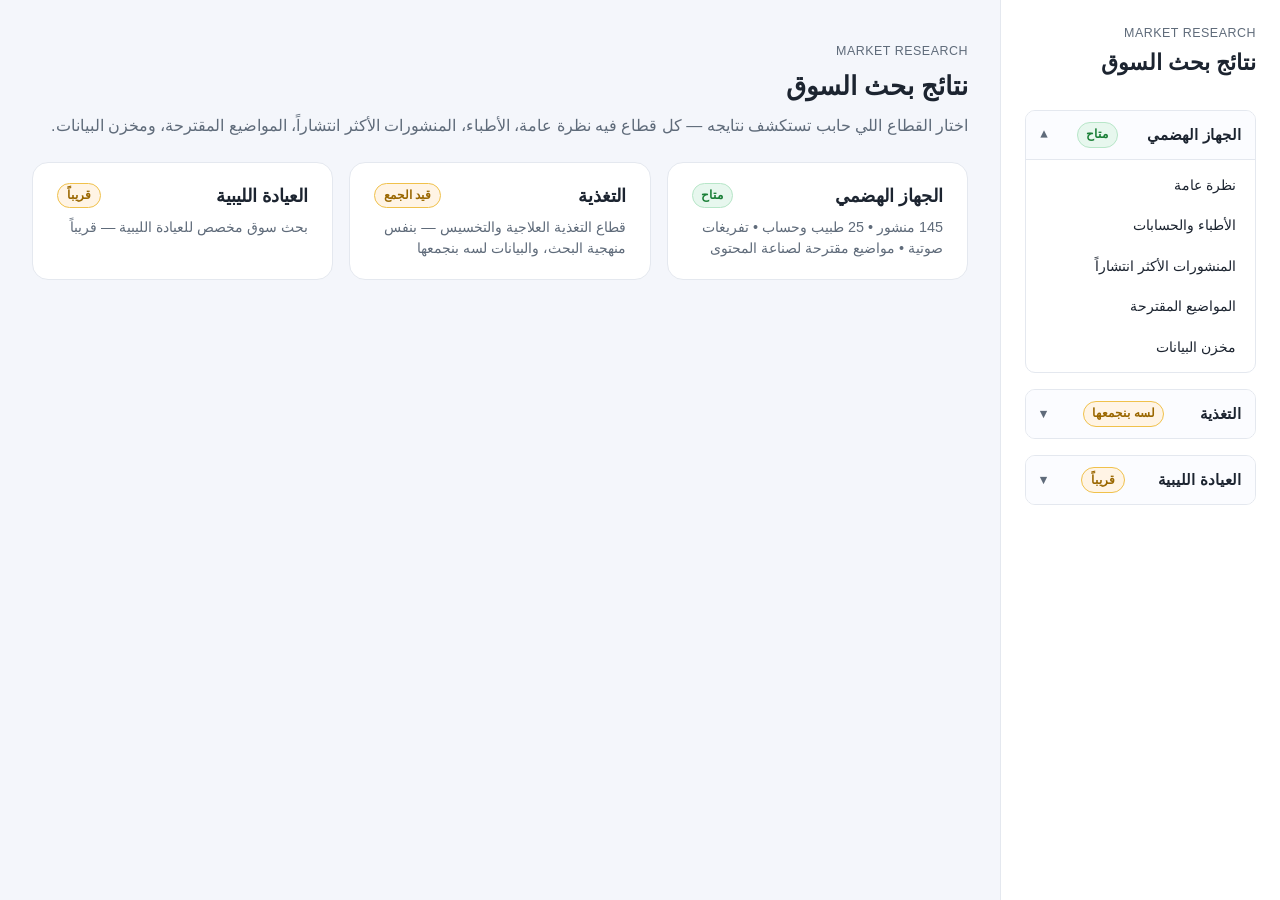
==== commit 1784d3e0: "Rephrase site copy in professional Egyptian Arabic and expand nutrition research tooling. Use cleare" ====
--- a/index.html
+++ b/index.html
@@ -25,7 +25,7 @@
         <header class="home-header">
           <p class="eyebrow">Market Research</p>
           <h1>نتائج بحث السوق</h1>
-          <p>اختر القطاع اللي عايز تستكشف نتائجه — كل قطاع فيه نظرة عامة، أطباء، منشورات فيروسية، مواضيع مقترحة، ومخزن بيانات كامل.</p>
+          <p>اختار القطاع اللي حابب تستكشف نتايجه — كل قطاع فيه نظرة عامة، الأطباء، المنشورات الأكثر انتشاراً، المواضيع المقترحة، ومخزن البيانات.</p>
         </header>
 
         <div class="vertical-grid">
@@ -34,7 +34,7 @@
               <h2>الجهاز الهضمي</h2>
               <span class="badge-live">متاح</span>
             </div>
-            <p>145 منشور • 25 طبيب/حساب • تفريغات صوتية • مواضيع مقترحة لإعادة الإنتاج</p>
+            <p>145 منشور • 25 طبيب وحساب • تفريغات صوتية • مواضيع مقترحة لصناعة المحتوى</p>
           </a>
 
           <a class="vertical-card" href="nutrition/index.html">
@@ -42,7 +42,7 @@
               <h2>التغذية</h2>
               <span class="badge-soon">قيد الجمع</span>
             </div>
-            <p>قطاع التغذية العلاجية وإنقاص الوزن — نفس منهجية البحث، البيانات قيد التجميع</p>
+            <p>قطاع التغذية العلاجية والتخسيس — بنفس منهجية البحث، والبيانات لسه بنجمعها</p>
           </a>
 
           <a class="vertical-card" href="libyan-clinic/index.html">
--- a/assets/css/base.css
+++ b/assets/css/base.css
@@ -333,14 +333,21 @@
 .post-header {
   display: flex;
   justify-content: space-between;
-  align-items: flex-start;
+  align-items: center;
+  margin-bottom: 0.25rem;
+}
+
+.post-meta-left {
+  display: flex;
+  align-items: center;
+  gap: 0.6rem;
 }
 
 .post-account-name {
-  font-weight: 700;
-  font-size: 1rem;
-  color: var(--text);
-  margin-bottom: 0.5rem;
+  font-weight: 600;
+  font-size: 0.85rem;
+  color: var(--muted);
+  margin-bottom: 0.75rem;
 }
 
 .post-platform-tag {
@@ -362,21 +369,25 @@
   color: var(--muted);
   text-transform: uppercase;
   letter-spacing: 0.02em;
-  margin-bottom: 0.2rem;
 }
 
 .post-rank {
-  background: #f1f5f9;
-  color: #475569;
-  font-weight: 700;
-  font-size: 0.75rem;
-  padding: 0.2rem 0.5rem;
+  background: #000;
+  color: #fff;
+  font-weight: 800;
+  font-size: 0.95rem;
+  padding: 0.25rem 0.6rem;
   border-radius: 6px;
+  border: 1px solid #000;
+  display: inline-flex;
+  align-items: center;
+  justify-content: center;
 }
 
 .post-content {
   display: flex;
-  gap: 1rem;
+  flex-wrap: wrap;
+  gap: 1.25rem;
 }
 
 .post-visual {
@@ -384,6 +395,73 @@
   flex-shrink: 0;
 }
 
+/* Clickable thumbnail that lazy-loads the live post embed */
+.post-thumb-btn {
+  display: block;
+  position: relative;
+  padding: 0;
+  border: 0;
+  background: transparent;
+  cursor: pointer;
+  line-height: 0;
+}
+
+.post-thumb-btn .thumb-play {
+  position: absolute;
+  inset: 0;
+  display: flex;
+  align-items: center;
+  justify-content: center;
+  color: #fff;
+  font-size: 1.5rem;
+  background: rgba(15, 23, 42, 0.22);
+  border-radius: 12px;
+  opacity: 0;
+  transition: opacity 0.2s ease;
+}
+
+.post-thumb-btn:hover .thumb-play,
+.post-thumb-btn:focus-visible .thumb-play {
+  opacity: 1;
+}
+
+/* Fallback handling: hide placeholder unless there's no thumb or it failed */
+.post-thumb-btn .post-thumb-placeholder,
+.post-thumb-link .post-thumb-placeholder {
+  display: none;
+}
+
+.post-thumb-btn.no-thumb .post-thumb,
+.post-thumb-btn.thumb-failed .post-thumb,
+.post-thumb-link.thumb-failed .post-thumb {
+  display: none;
+}
+
+.post-thumb-btn.no-thumb .post-thumb-placeholder,
+.post-thumb-btn.thumb-failed .post-thumb-placeholder,
+.post-thumb-link.thumb-failed .post-thumb-placeholder {
+  display: flex;
+}
+
+/* Inline embed: expand the visual to its own full-width row */
+.post-visual.embed-active {
+  flex-basis: 100%;
+  width: 100%;
+}
+
+.post-embed {
+  width: 100%;
+  max-width: 540px;
+}
+
+.post-embed iframe {
+  width: 100%;
+  min-height: 500px;
+  border: 1px solid var(--border);
+  border-radius: 12px;
+  background: #fff;
+}
+
 .post-thumb-link {
   display: block;
   transition: opacity 0.2s ease;
@@ -394,60 +472,65 @@
 }
 
 .post-thumb {
-  width: 80px;
-  height: 110px;
+  width: 129px;
+  height: 190px;
   object-fit: cover;
-  border-radius: 10px;
+  border-radius: 12px;
   background: #f8fafc;
   border: 1px solid var(--border);
 }
 
 .post-thumb-placeholder {
-  width: 80px;
-  height: 110px;
+  width: 129px;
+  height: 190px;
   display: flex;
   align-items: center;
   justify-content: center;
   background: #f1f5f9;
-  border-radius: 10px;
+  border-radius: 12px;
   color: #94a3b8;
+  border: 1px solid var(--border);
 }
 
 .post-thumb-placeholder svg {
-  width: 24px;
-  height: 24px;
+  width: 38px;
+  height: 38px;
 }
 
 .post-info {
   flex: 1;
   display: flex;
   flex-direction: column;
-  justify-content: space-between;
   min-width: 0;
 }
 
 .post-title {
-  font-size: 1.05rem;
+  font-size: 1.1rem;
   font-weight: 700;
   line-height: 1.4;
-  margin: 0;
+  margin: 0 0 0.4rem 0;
   display: -webkit-box;
   -webkit-line-clamp: 2;
   -webkit-box-orient: vertical;
   overflow: hidden;
+  color: var(--text);
 }
 
 .post-stats-grid {
   display: grid;
   grid-template-columns: repeat(4, 1fr);
-  gap: 0.5rem;
-  margin-bottom: 1rem;
+  gap: 0.75rem;
+  margin-bottom: 1.25rem;
+  background: #f8faff;
+  padding: 0.75rem;
+  border-radius: 10px;
+  border: 1px solid #edf2f7;
 }
 
 .stat-item {
   display: flex;
   flex-direction: column;
-  gap: 0.1rem;
+  gap: 0.15rem;
 }
 
 .stat-icon {
@@ -471,25 +554,24 @@
   display: inline-flex;
   flex-direction: row;
   align-items: center;
-  gap: 0.4rem;
-  padding: 0.2rem 0.6rem;
-  background: #f0f7ff;
+  gap: 0.35rem;
+  padding: 0.25rem 0.6rem;
+  background: #eff6ff;
   border-radius: 6px;
-  border: 1px solid #e0efff;
-  margin-top: 0.5rem;
+  border: 1px solid #dbeafe;
 }
 
 .engagement-stat .stat-value {
   color: var(--primary);
-  font-size: 1rem;
+  font-size: 0.95rem;
 }
 
 .engagement-stat .stat-label {
-  font-size: 0.75rem;
-  font-weight: 600;
-  color: #4785e9;
+  font-size: 0.7rem;
+  font-weight: 700;
+  color: #3b82f6;
   text-transform: uppercase;
-  letter-spacing: 0.5px;
+  letter-spacing: 0.02em;
 }
 
 .post-actions {
@@ -651,8 +733,6 @@
 }
 
 .topic-name { font-weight: 700; font-size: 1.05rem; }
-.topic-note { color: var(--muted); font-size: 0.88rem; margin: 0.5rem 0 0.5rem; }
-
 .toast {
   position: fixed;
   bottom: 20px;
@@ -694,14 +774,6 @@
 
 /* ---------- Post thumbnails ---------- */
 .post-body { display: flex; gap: 0.8rem; align-items: flex-start; }
-.post-thumb {
-  width: 72px;
-  height: 96px;
-  object-fit: cover;
-  border-radius: 8px;
-  border: 1px solid var(--border);
-  flex-shrink: 0;
-}
 
 /* ---------- Transcript blocks ---------- */
 .transcript-block {
@@ -842,7 +914,7 @@
 
 @media (min-width: 760px) {
   .layout { flex-direction: row; }
-  .toolbar { grid-template-columns: repeat(auto-fit, minmax(160px, 1fr)); }
+  .toolbar { grid-template-columns: 200px 1fr; }
   .kpi-grid { grid-template-columns: repeat(4, minmax(0, 1fr)); }
   .doctors-grid { grid-template-columns: repeat(2, minmax(0, 1fr)); }
   .posts-list { grid-template-columns: repeat(2, minmax(0, 1fr)); }
@@ -960,19 +1032,58 @@
     margin-top: 0.1rem;
   }
 
+  .post-thumb, .post-thumb-placeholder {
+    width: 100px;
+    height: 147px;
+    border-radius: 10px;
+  }
+  .post-title {
+    font-size: 0.88rem;
+    -webkit-line-clamp: 3;
+    margin-bottom: 0.2rem;
+  }
+  .post-account-name {
+    font-size: 0.75rem;
+    margin-bottom: 0.4rem;
+  }
+  .post-card {
+    padding: 0.85rem;
+    gap: 0.6rem;
+  }
+  .post-header {
+    margin-bottom: 0;
+  }
+  .engagement-stat {
+    padding: 0.1rem 0.4rem;
+  }
+  .post-rank {
+    padding: 0.1rem 0.4rem;
+    font-size: 0.8rem;
+  }
+  .engagement-stat .stat-value {
+    font-size: 0.8rem;
+  }
+  .engagement-stat .stat-label {
+    font-size: 0.6rem;
+  }
+  .stat-value {
+    font-size: 0.75rem;
+  }
+  .stat-icon svg {
+    width: 11px;
+    height: 11px;
+  }
+  .post-actions .social-link-btn {
+    padding: 0.3rem 0.6rem;
+    font-size: 0.75rem;
+    width: 100%;
+    justify-content: center;
+  }
   .post-stats-grid {
     grid-template-columns: repeat(2, 1fr);
     gap: 0.4rem;
-  }
-  .post-content {
-    flex-direction: column;
-  }
-  .post-thumb, .post-thumb-placeholder {
-    width: 100%;
-    height: 160px;
-  }
-  .post-info {
-    gap: 0.75rem;
+    padding: 0.5rem;
+    margin-bottom: 0.6rem;
   }
   .doctor-summary-metrics .chip {
     font-size: 0.75rem;
@@ -1016,3 +1127,66 @@
   margin-bottom: 0.5rem;
 }
 .back-home:hover { color: var(--primary); }
+
+/* ===== Benchmark page (curefit vs market) ===== */
+.benchmark-intro .section-head p { max-width: 70ch; }
+
+.biz-card { border: 1px solid var(--border); border-radius: 14px; padding: 1.1rem 1.2rem; background: linear-gradient(180deg, #f0fff5, #ffffff); }
+.biz-head { display: flex; align-items: center; justify-content: space-between; gap: 1rem; flex-wrap: wrap; }
+.biz-name { font-size: 1.2rem; font-weight: 800; }
+.biz-handle { color: var(--muted); font-size: .9rem; }
+.biz-metrics { display: grid; grid-template-columns: repeat(4, 1fr); gap: .8rem; margin: 1rem 0 .6rem; }
+.biz-metric { background: var(--surface); border: 1px solid var(--border); border-radius: 10px; padding: .7rem; text-align: center; }
+.bm-val { display: block; font-size: 1.3rem; font-weight: 800; color: var(--text); }
+.bm-lbl { display: block; font-size: .72rem; color: var(--muted); margin-top: .2rem; }
+.biz-links { display: flex; gap: .5rem; flex-wrap: wrap; margin-bottom: .5rem; }
+.chip--link { background: var(--chip); border-radius: 999px; padding: .25rem .7rem; font-size: .8rem; text-decoration: none; color: var(--primary); border: 1px solid var(--border); }
+.biz-note { color: var(--muted); font-size: .9rem; margin: .4rem 0 0; }
+
+.tier-badge { border-radius: 999px; padding: .3rem .8rem; font-size: .8rem; font-weight: 700; white-space: nowrap; }
+.tier-below { background: #fff1f0; color: #b42318; border: 1px solid #ffd7d3; }
+
+.rank-headline { display: flex; gap: 1.4rem; align-items: flex-start; flex-wrap: wrap; }
+.rank-big { font-size: 3rem; font-weight: 900; color: #b42318; line-height: 1; }
+.rank-big span { font-size: 1.1rem; color: var(--muted); font-weight: 600; }
+.rank-text { flex: 1; min-width: 240px; }
+.rank-text ul { margin: .5rem 0; padding-inline-start: 1.2rem; }
+.rank-text li { margin: .25rem 0; }
+.rank-note { background: #fffbe6; border: 1px solid #ffe58f; border-radius: 8px; padding: .5rem .8rem; }
+
+.tier-ladder { display: flex; flex-direction: column; gap: .6rem; }
+.tier-row { display: flex; gap: 1rem; align-items: flex-start; border: 1px solid var(--border); border-radius: 12px; padding: .8rem 1rem; background: var(--surface); }
+.tier-row--me { border-color: var(--success); background: #f0fff5; box-shadow: 0 0 0 1px var(--success) inset; }
+.tier-meta { min-width: 150px; display: flex; flex-direction: column; gap: .15rem; }
+.tier-name { font-weight: 800; }
+.tier-range { font-size: .78rem; color: var(--muted); }
+.tier-chips { display: flex; flex-wrap: wrap; gap: .4rem; flex: 1; }
+.tier-chip { font-size: .78rem; background: var(--chip); border: 1px solid var(--border); border-radius: 999px; padding: .2rem .6rem; color: var(--text); }
+.tier-chip--me { background: var(--success); color: #fff; font-weight: 700; border-color: var(--success); }
+
+.reach-grid { display: grid; grid-template-columns: repeat(auto-fill, minmax(250px, 1fr)); gap: .8rem; }
+.reach-card { border: 1px solid var(--border); border-radius: 12px; padding: .9rem; background: var(--surface); display: flex; flex-direction: column; gap: .5rem; }
+.reach-top { display: flex; justify-content: space-between; align-items: center; gap: .5rem; }
+.reach-acc { font-weight: 700; font-size: .9rem; }
+.tier-pill { font-size: .7rem; background: var(--chip); border-radius: 999px; padding: .15rem .55rem; color: var(--primary); white-space: nowrap; }
+.reach-topic { font-weight: 700; color: var(--text); }
+.reach-stats { display: flex; flex-wrap: wrap; gap: .6rem; font-size: .82rem; color: var(--muted); }
+.reach-avg { margin-inline-start: auto; }
+.reach-link { font-size: .85rem; color: var(--primary); text-decoration: none; font-weight: 600; }
+
+#benchmarkRankingTable tr.rank-me td { background: #e9fbef; font-weight: 700; }
+
+@media (max-width: 640px) { .biz-metrics { grid-template-columns: repeat(2, 1fr); } .tier-row { flex-direction: column; } }
+
+.fm-grid { display: grid; grid-template-columns: repeat(2, 1fr); gap: .8rem; }
+.fm-stat { border: 1px solid var(--border); border-radius: 12px; padding: 1rem; text-align: center; background: var(--surface); }
+.fm-stat--bad { background: #fff1f0; border-color: #ffd7d3; }
+.fm-val { display: block; font-size: 1.8rem; font-weight: 900; }
+.fm-val span { font-size: .9rem; color: var(--muted); font-weight: 600; }
+.fm-lbl { display: block; font-size: .78rem; color: var(--muted); margin-top: .3rem; }
+.fm-note { background: #fffbe6; border: 1px solid #ffe58f; border-radius: 8px; padding: .6rem .9rem; margin-top: .8rem; }
+@media (max-width: 640px) { .fm-grid { grid-template-columns: 1fr; } }
+
+/* Potential competitors (not yet analyzed) — visually distinct from analyzed doctors */
+.doctor-card--competitor { border-style: dashed; background: #fbfcfe; }
+#competitorsSection .section-head h3 { color: var(--muted); }
